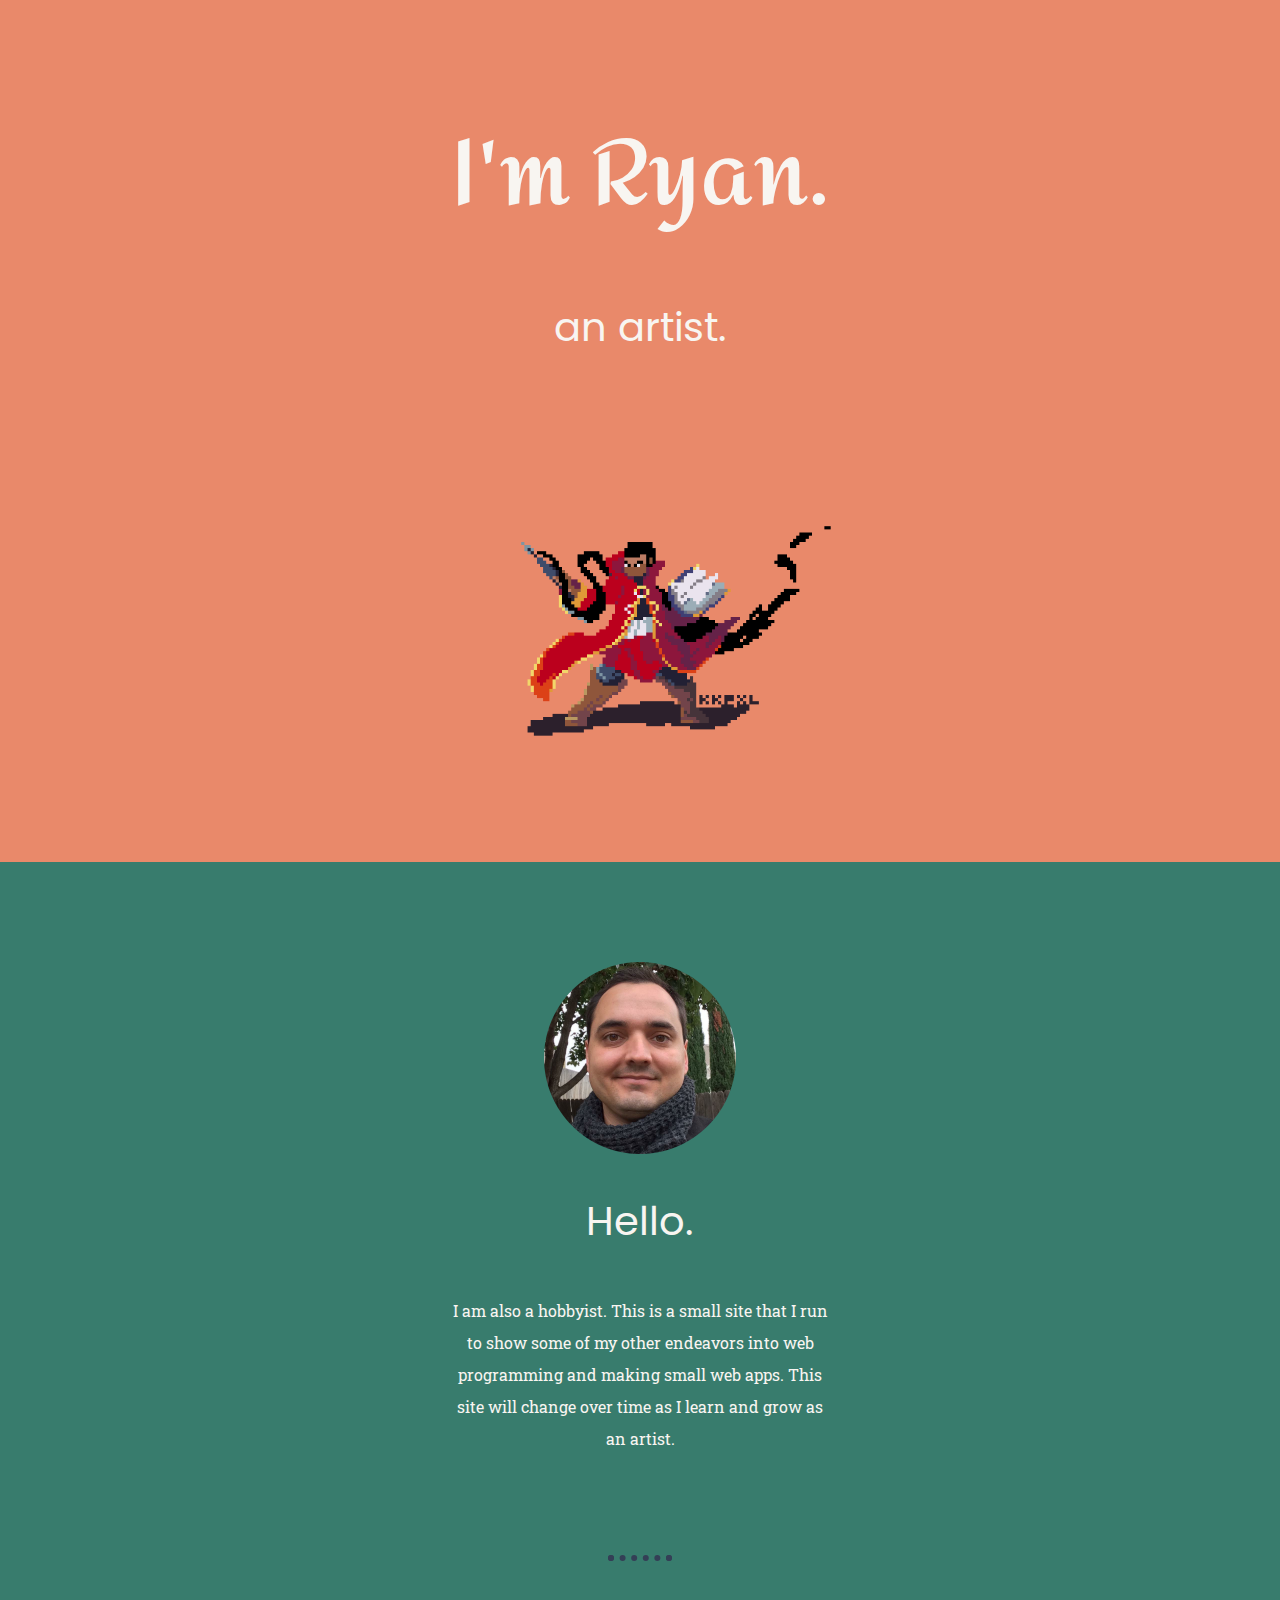
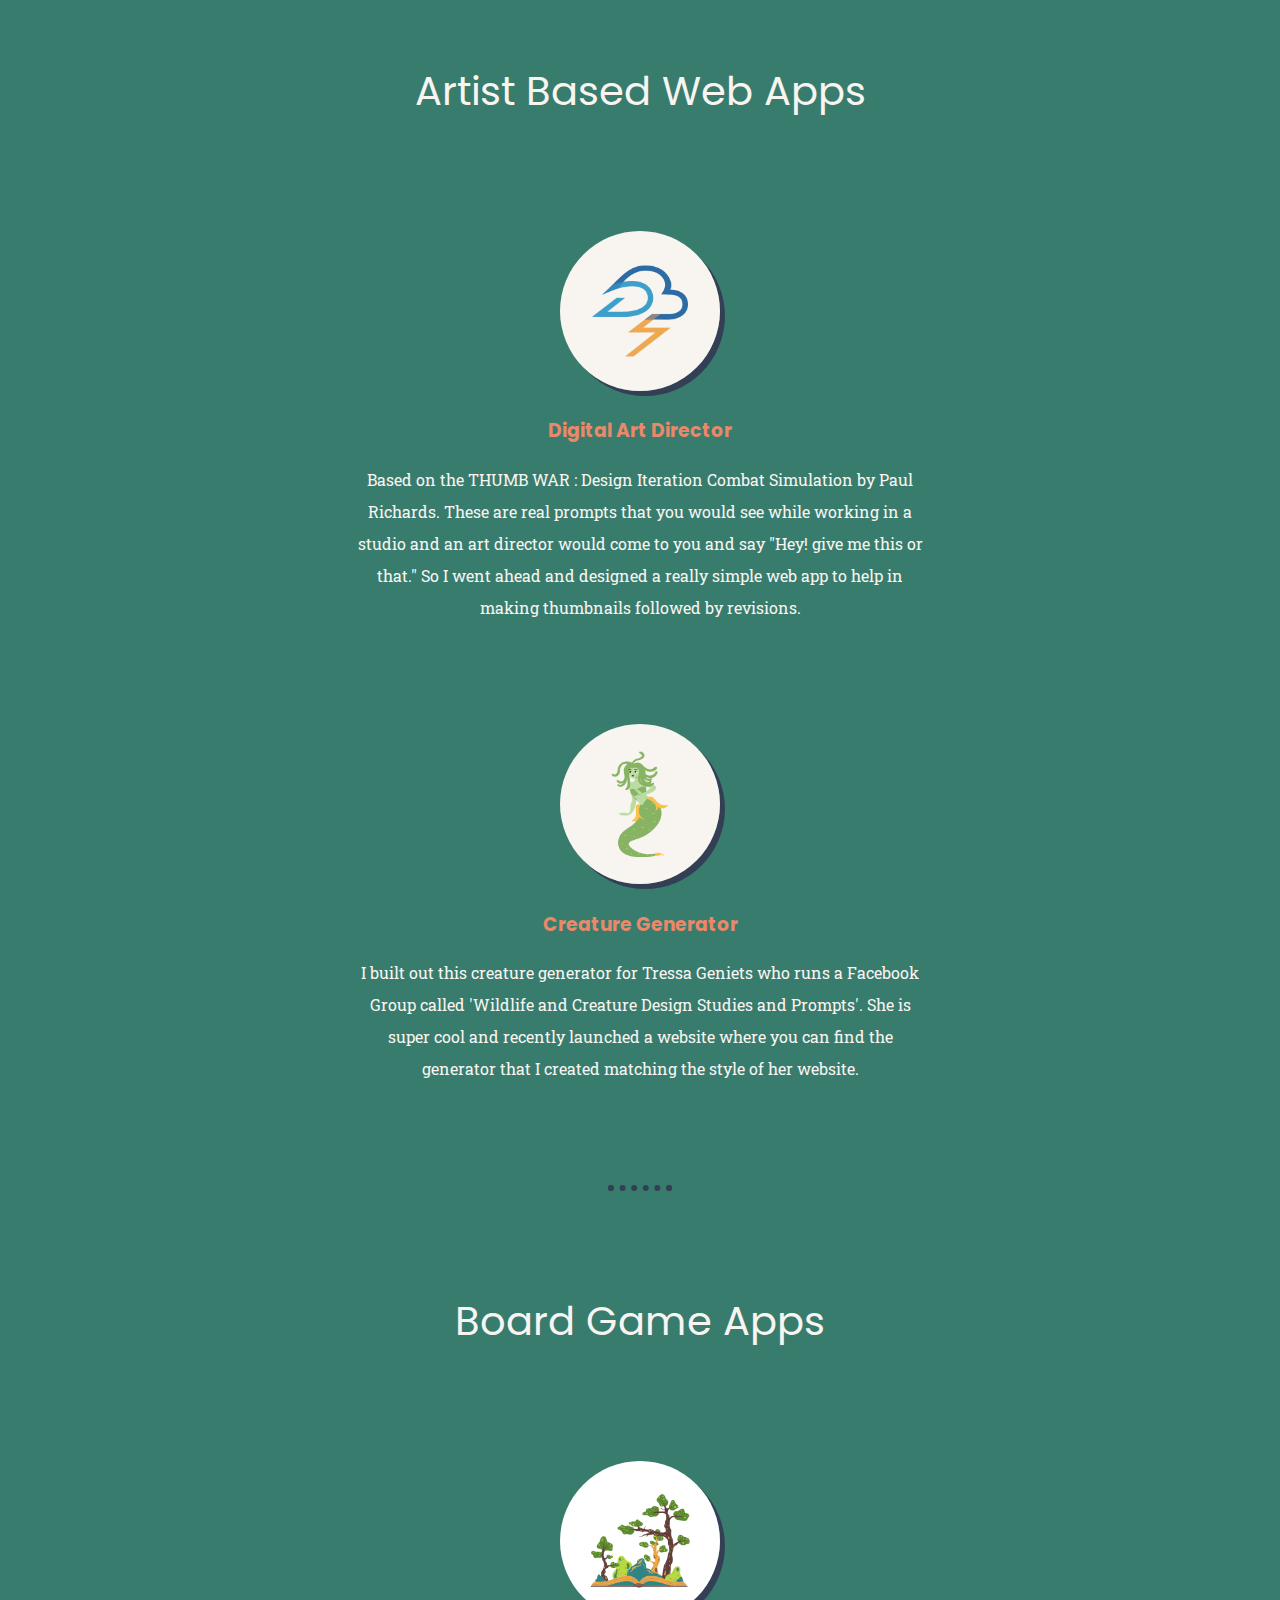
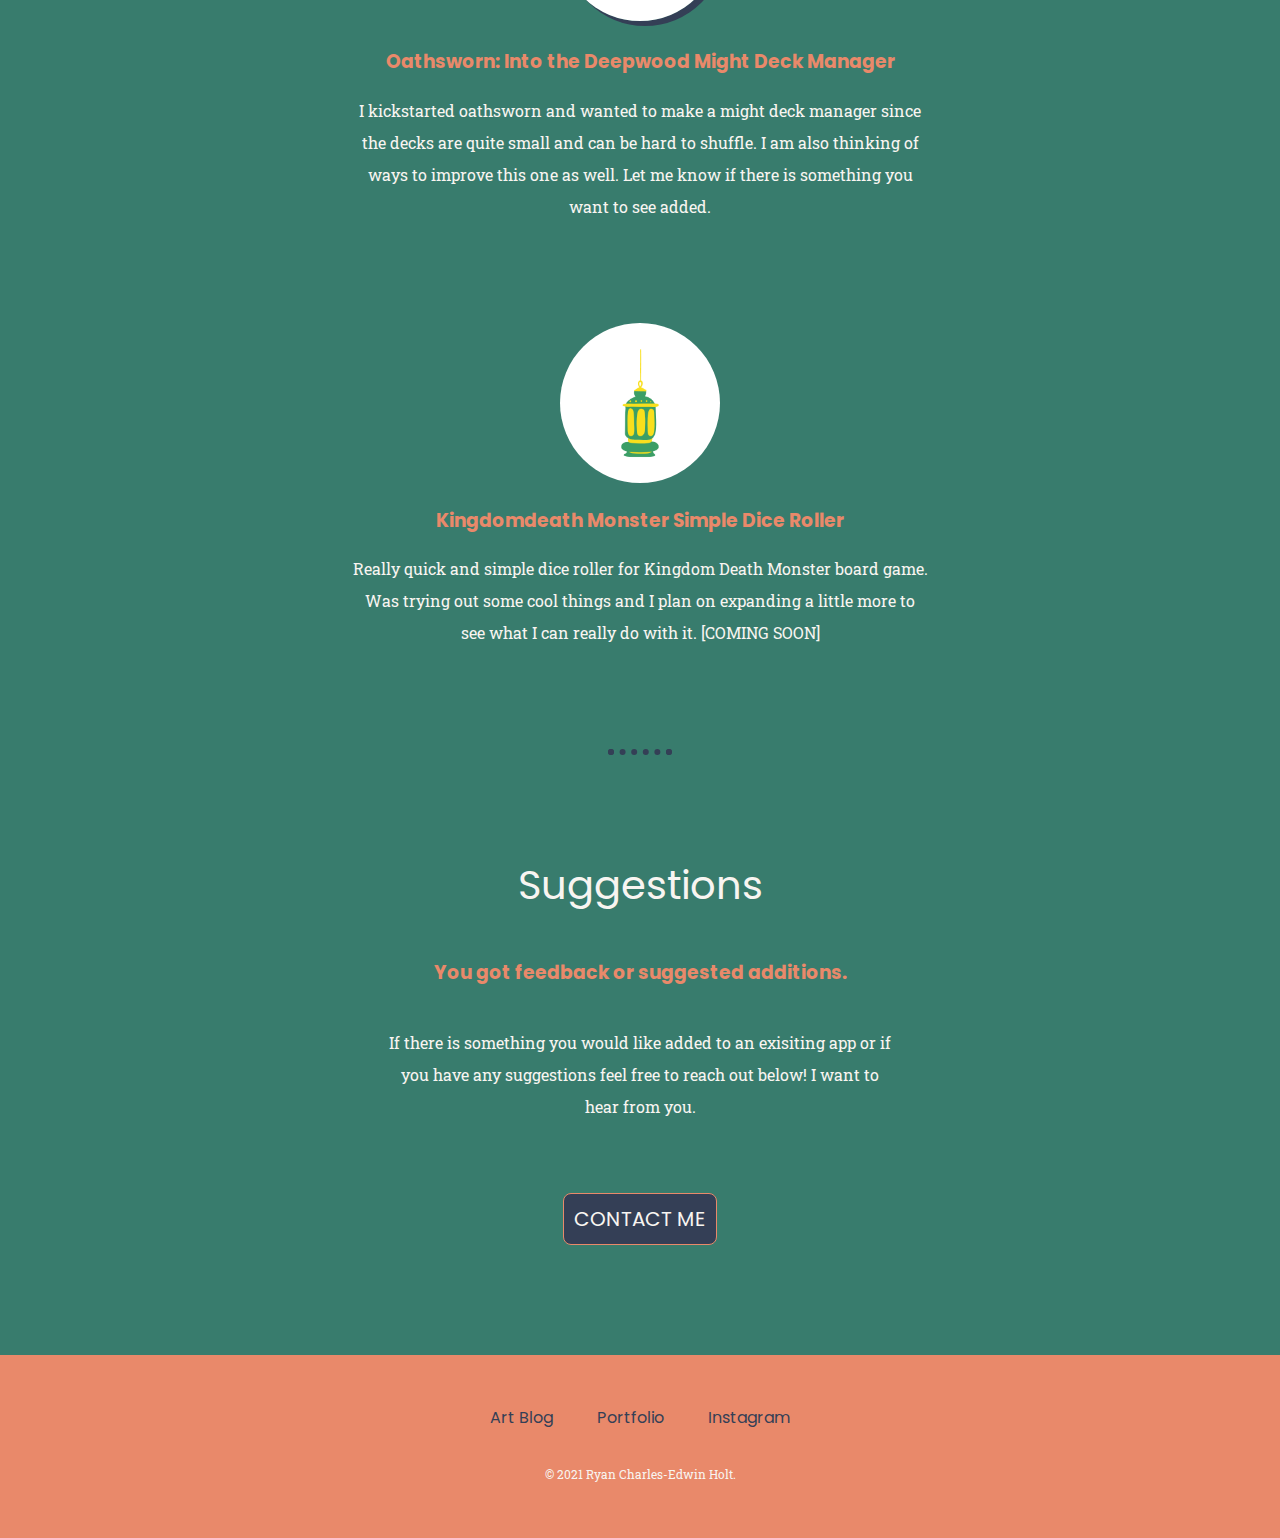
==== index.html @ 9a5466eb "Made more mobile friendly" ====
<!DOCTYPE html>
<html lang="en" dir="ltr">

<head>
  <meta charset="utf-8">
  <link rel="stylesheet" href="css/styles.css">
  <meta name="viewport" content="width=device-width">
  <link rel="icon" href="favicon.ico">
  <link rel="preconnect" href="https://fonts.gstatic.com"> 
  <link href="https://fonts.googleapis.com/css2?family=Amita&family=Poppins&family=Roboto+Slab&display=swap" rel="stylesheet">
  <title>Artist Protal</title>
</head>

<body>
  <div class="top-container">
    <h1>I'm Ryan.</h1>
    <h2>an artist.</h2>
    <img class="pixel" src="images/pixelryan.png" alt="pixel Ryan" width="400px" height="400px">
  </div>
  <div class="middle-container">
    <div class="profile">
      <img class="intro-picture" src="images/ryan.png" alt="picture of Ryan">
      <h2>Hello.</h2>
      <p class="intro">I am also a hobbyist. This is a small site that I run to show some of my other endeavors into web programming and making small web apps. This site will change over time as I learn and grow as an artist.</p>
    </div>
    <hr>
    
    <div class="artist-apps">
      <h2>Artist Based Web Apps</h2>
      <div class="skill-row">
        <a href="art_director.html">
        <img class="director-img" src="images/art_director.png" alt="image of the art director web app">
        </a>
        <h3>Digital Art Director</h3>
        <p>Based on the THUMB WAR : Design Iteration Combat Simulation by Paul Richards. These are real prompts that you would see while working in a studio and an art director would come to you and say "Hey! give me this or that." So I went ahead and designed a really simple web app to help in making thumbnails followed by revisions.</p>
      </div>
      <div class="skill-row">
        <a href="https://www.lifetolegend.com/creature-designer/">
        <img class="creature-img" src="images/creature-design.png" alt="image of creature generator">
        </a>
        <h3>Creature Generator</h3>
        <p>I built out this creature generator for Tressa Geniets who runs a Facebook Group called 'Wildlife and Creature Design Studies and Prompts'. She is super cool and recently launched a website where you can find the generator that I created matching the style of her website.</p>
      </div>
    </div>
    <hr>
    
    <div class="board-games">
      <h2>Board Game Apps</h2>
      <div class="skill-row">
        <a href="oathsworn.html">
        <img class="oathsworn-img" src="images/oath-img.png" alt="image of the oathsworn might deck">
        </a>
        <h3>Oathsworn: Into the Deepwood Might Deck Manager</h3>
        <p>I kickstarted oathsworn and wanted to make a might deck manager since the decks are quite small and can be hard to shuffle. I am also thinking of ways to improve this one as well. Let me know if there is something you want to see added.</p>
      </div>
      <div class="skill-row">
        <img class="lantern-img" src="images/lantern_img.png" alt="image of the kingdom death monster app">
        <h3>Kingdomdeath Monster Simple Dice Roller</h3>
        <p>Really quick and simple dice roller for Kingdom Death Monster board game. Was trying out some cool things and I plan on expanding a little more to see what I can really do with it. [COMING SOON]</p>
      </div>
    </div>
    <hr>
    
    <div class="Suggestions">
      <h2>Suggestions</h2>
      <h3>You got feedback or suggested additions.</h3>
        <p class="contact-message">If there is something you would like added to an exisiting app or if you have any suggestions feel free to reach out below! I want to hear from you.</p>
        <a class="btn" href="https://forms.gle/7JCUopHXbv35h4ZEA">CONTACT ME</a>
    </div>
  </div>
  
  
  <div class="bottom-container">
    
    <a class="footer-link" href="https://www.artstation.com/mileagematters/blog">Art Blog</a>
    <a class="footer-link" href="https://www.mileagematters.org/">Portfolio</a>
    <a class="footer-link" href="https://www.instagram.com/mileagematters/">Instagram</a>
    <p class="copyright">© 2021 Ryan Charles-Edwin Holt.</p>
  </div>

</body>

</html>
---- css/styles.css ----
body {
  background-color: #387c6d;
  margin: 0;
  text-align: center;
  font-family: 'Roboto Slab', serif;
  color: #f8f5f1;
}

h1 {
  margin: 50px auto 0 auto;
  font-family: 'Amita', cursive;
  font-size: 5.625rem;
  color: #f8f5f1;
}

h2 {
  font-family: 'Poppins', sans-serif;
  font-size: 2.5em; 
  color: #f8f5f1;
  font-weight: normal;
  padding-bottom: 10px;
}

h3 {
  font-family: 'Poppins', sans-serif;
  color: #e9896a;
}

p {
  line-height: 2;
  padding: 0 5%;
}

hr {
  border: dotted #343f56 6px;
  border-bottom: none;
  width: 4%;
  margin: 100px auto;
}

.intro {
  width: 30%;
  margin: auto;
}

.contact-message {
  width: 40%;
  margin: 40px auto 60px;
}

.top-container {
  background-color: #e9896a;
  padding: 3%;
}

a {
  color: #343f56;
  font-family: 'Poppins', sans-serif;
  margin: 10px 20px;
  text-decoration: none;
}

a:hover {
  color:#f8f5f1;
}

.middle-container {
  margin: 100px 0;
}

.pixel {
  padding: 20px 0 0 0;
}

.bottom-container {
  background-color: #e9896a;
  padding: 50px 0 20px;
}

.skill-row {
  width: 50%;
  margin: 100px auto;
  
}

.director-img {
  width: 25%;
  border-radius: 50%;
  box-shadow: #343f56 5px 5px;
}

.director-img:hover {
  opacity: 75%;
}

.creature-img {
  width: 25%;
  border-radius: 50%;
  box-shadow: #343f56 5px 5px;
}

.creature-img:hover {
  opacity: 75%;
}

.oathsworn-img {
  width: 25%;
  border-radius: 50%;
  box-shadow: #343f56 5px 5px;
}

.oathsworn-img:hover {
  opacity: 75%;
}

.lantern-img {
  width: 25%;
  border-radius: 50%;
}

.intro-picture {
  margin: auto;
  width: 15%
  
}

.btn {
  -webkit-border-radius: 8px;
  -moz-border-radius: 8px;
  border-radius: 8px;
  color: #F8F5F1;
  font-family: 'Poppins', sans-serif;
  font-size: 20px;
  padding: 10px;
  background-color: #343F56;
  border: solid #E9896a 1px;
  text-decoration: none;
  display: inline-block;
  cursor: pointer;
  text-align: center;
}

.btn:hover {
  background: #E9896A;
  border: solid #343F56 1px;
  -webkit-border-radius: 8px;
  -moz-border-radius: 8px;
  border-radius: 8px;
  text-decoration: none;
}

.copyright {
  color:#f8f5f1;
  font-size: 0.75rem;
  padding: 20px 0;
}
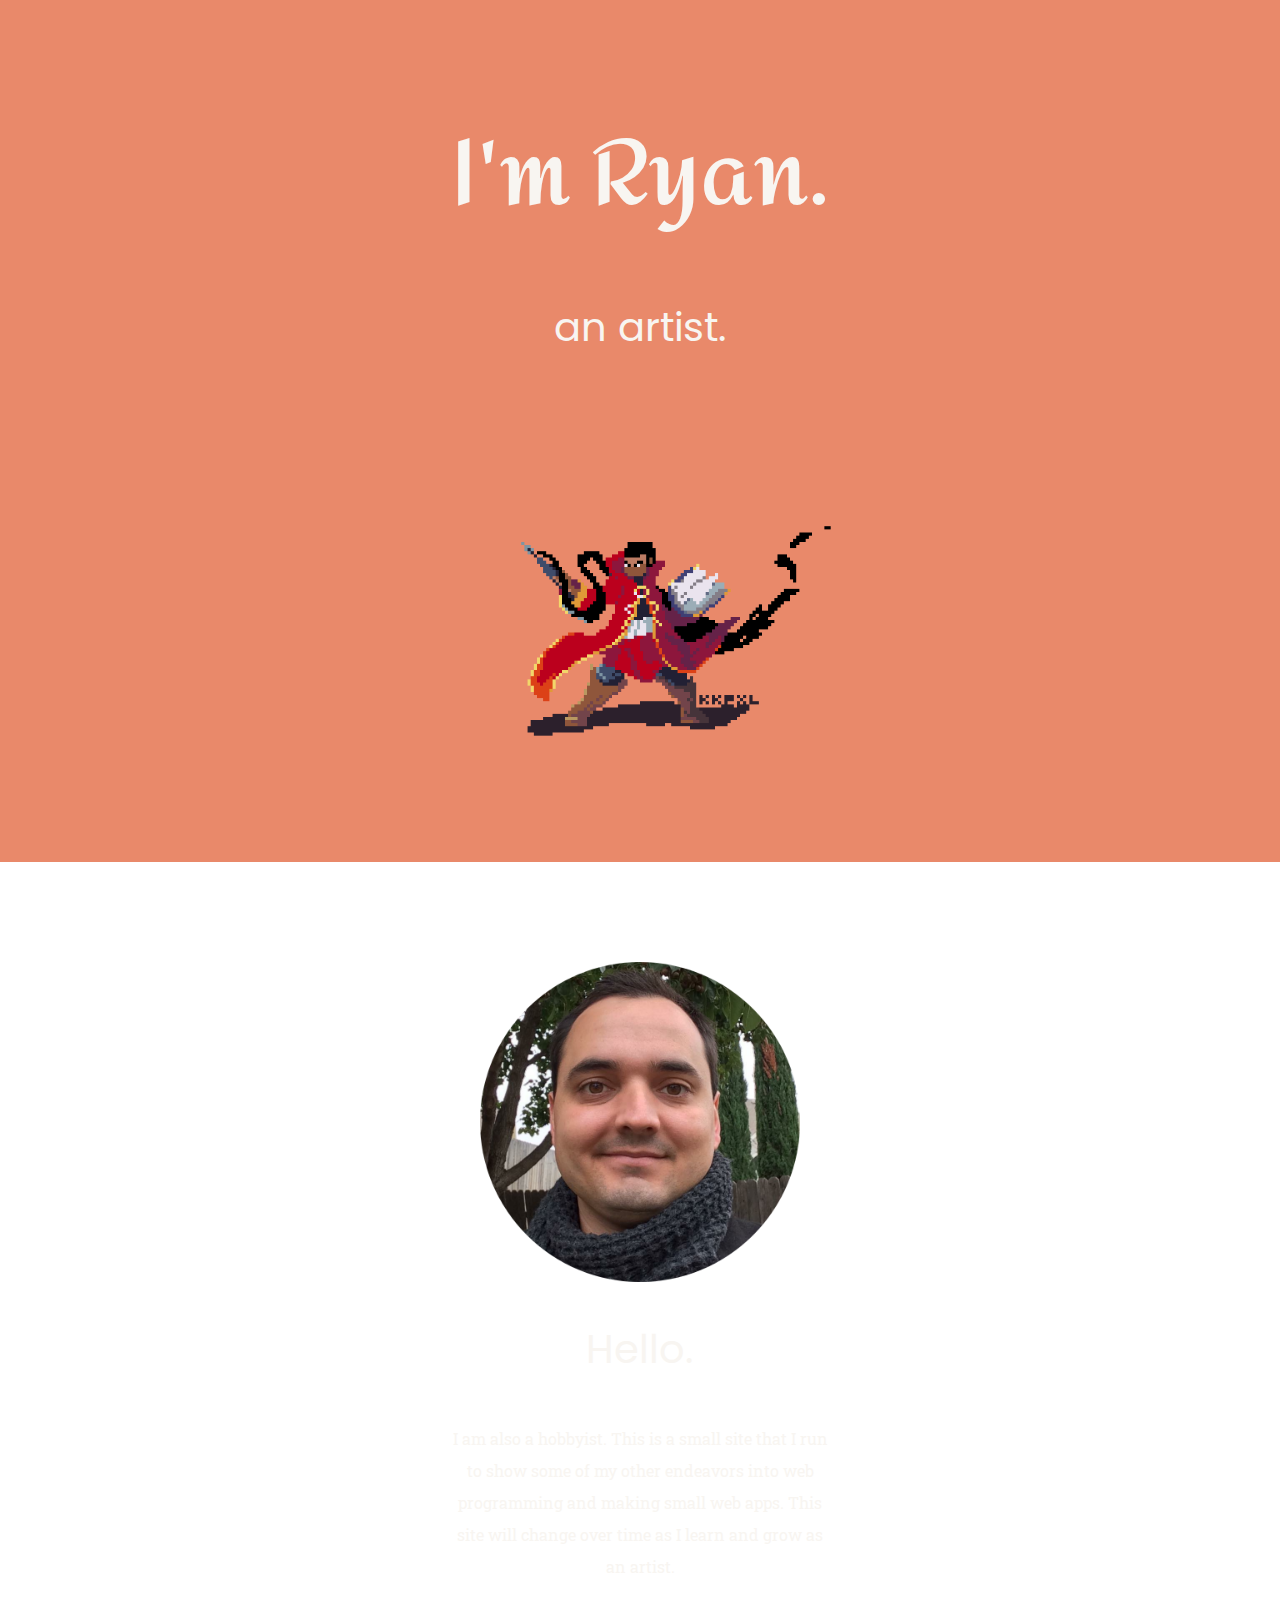
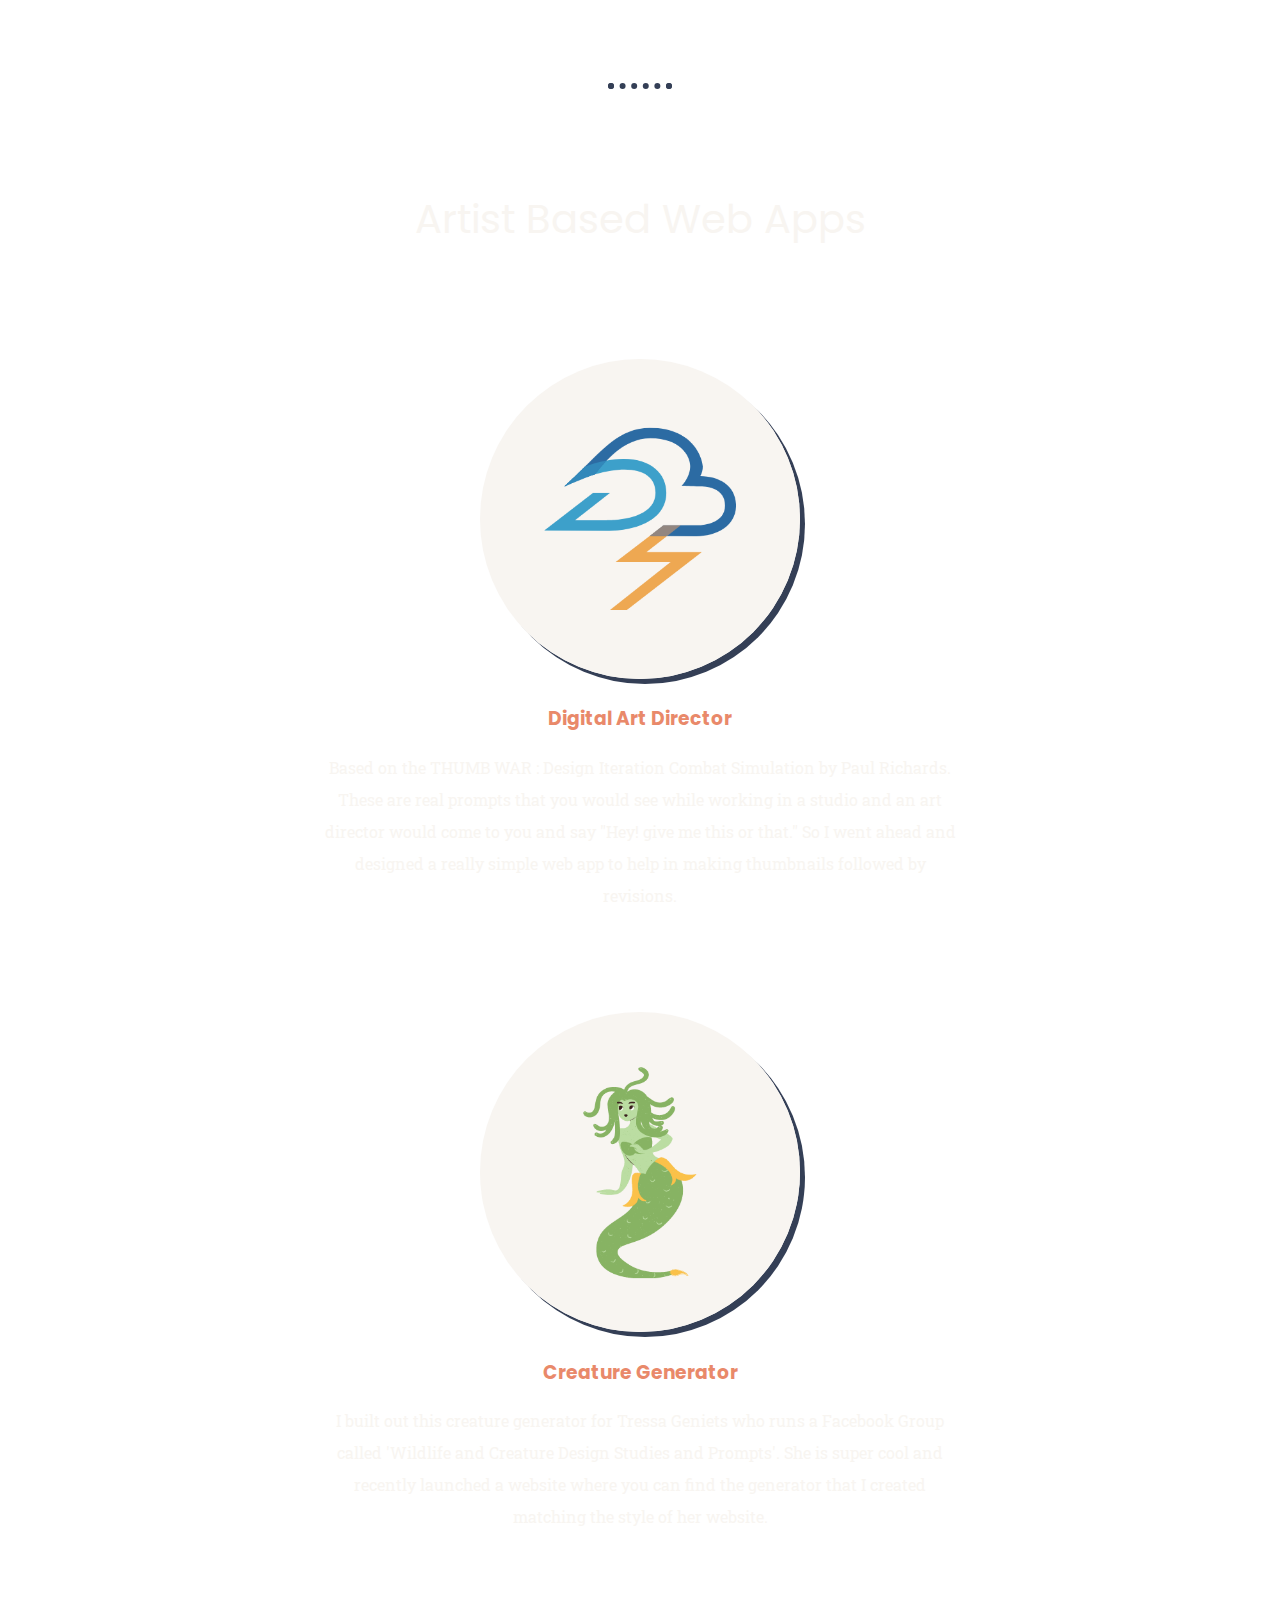
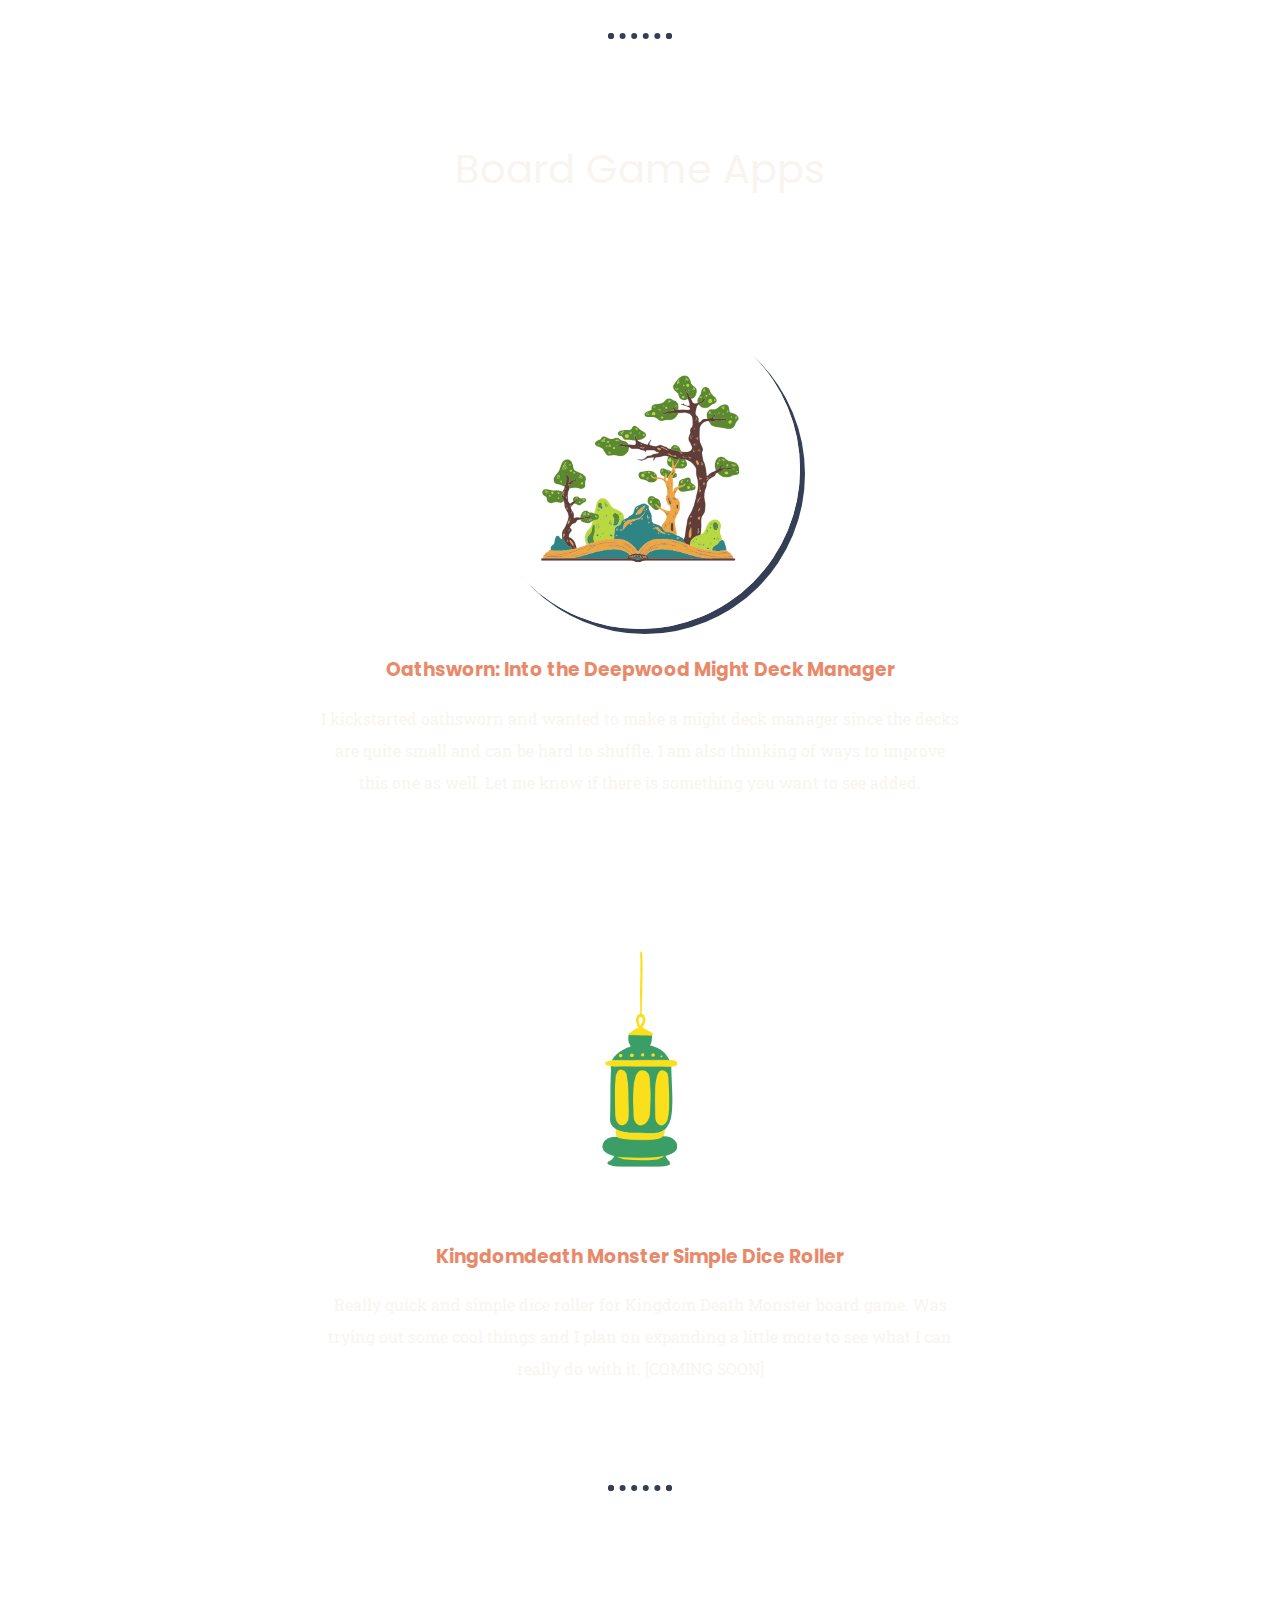
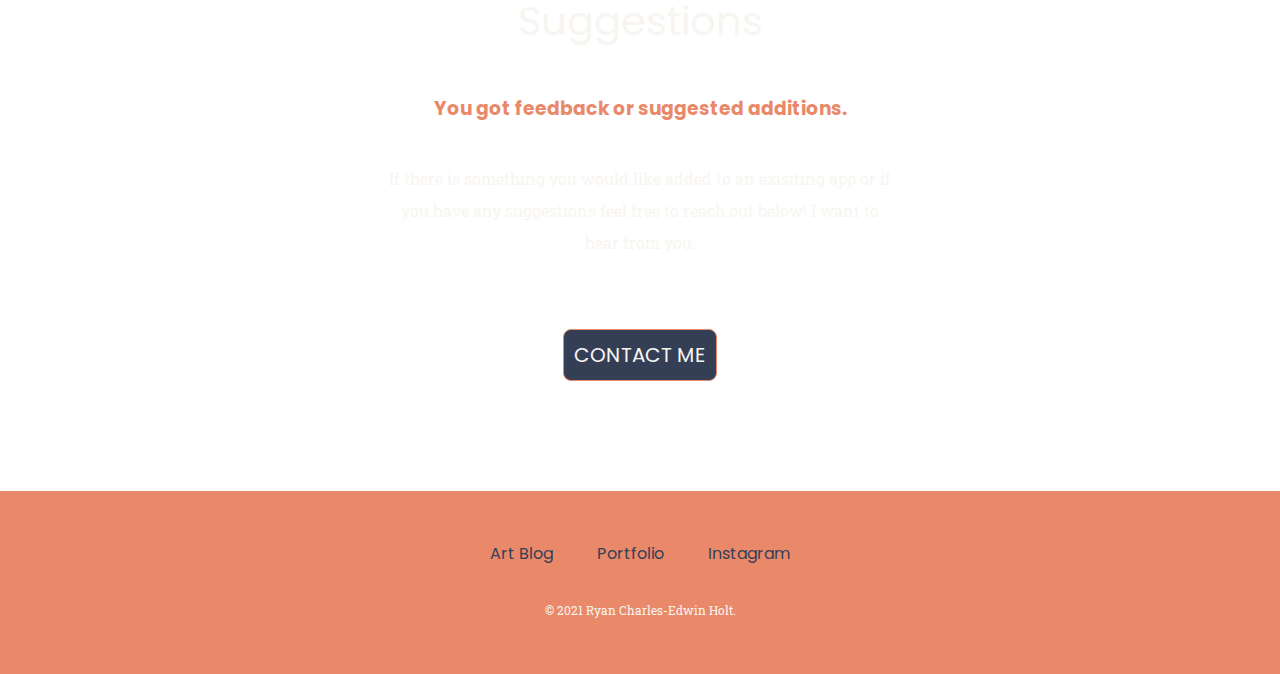
==== commit e539d064: "Testing Fix" ====
--- a/index.html
+++ b/index.html
@@ -17,6 +17,7 @@
     <h2>an artist.</h2>
     <img class="pixel" src="images/pixelryan.png" alt="pixel Ryan" width="400px" height="400px">
   </div>
+  
   <div class="middle-container">
     <div class="profile">
       <img class="intro-picture" src="images/ryan.png" alt="picture of Ryan">
--- a/css/styles.css
+++ b/css/styles.css
@@ -1,5 +1,5 @@
 body {
-  background-color: #387c6d;
+  /*background-color: #387c6d;*/
   margin: 0;
   text-align: center;
   font-family: 'Roboto Slab', serif;
@@ -28,7 +28,6 @@
 
 p {
   line-height: 2;
-  padding: 0 5%;
 }
 
 hr {
@@ -84,7 +83,7 @@
 }
 
 .director-img {
-  width: 25%;
+  width:  50%;
   border-radius: 50%;
   box-shadow: #343f56 5px 5px;
 }
@@ -94,7 +93,7 @@
 }
 
 .creature-img {
-  width: 25%;
+  width: 50%;
   border-radius: 50%;
   box-shadow: #343f56 5px 5px;
 }
@@ -104,7 +103,7 @@
 }
 
 .oathsworn-img {
-  width: 25%;
+  width:  50%;
   border-radius: 50%;
   box-shadow: #343f56 5px 5px;
 }
@@ -114,14 +113,13 @@
 }
 
 .lantern-img {
-  width: 25%;
+  width:  50%;
   border-radius: 50%;
 }
 
 .intro-picture {
   margin: auto;
-  width: 15%
-  
+  width: 25%;
 }
 
 .btn {
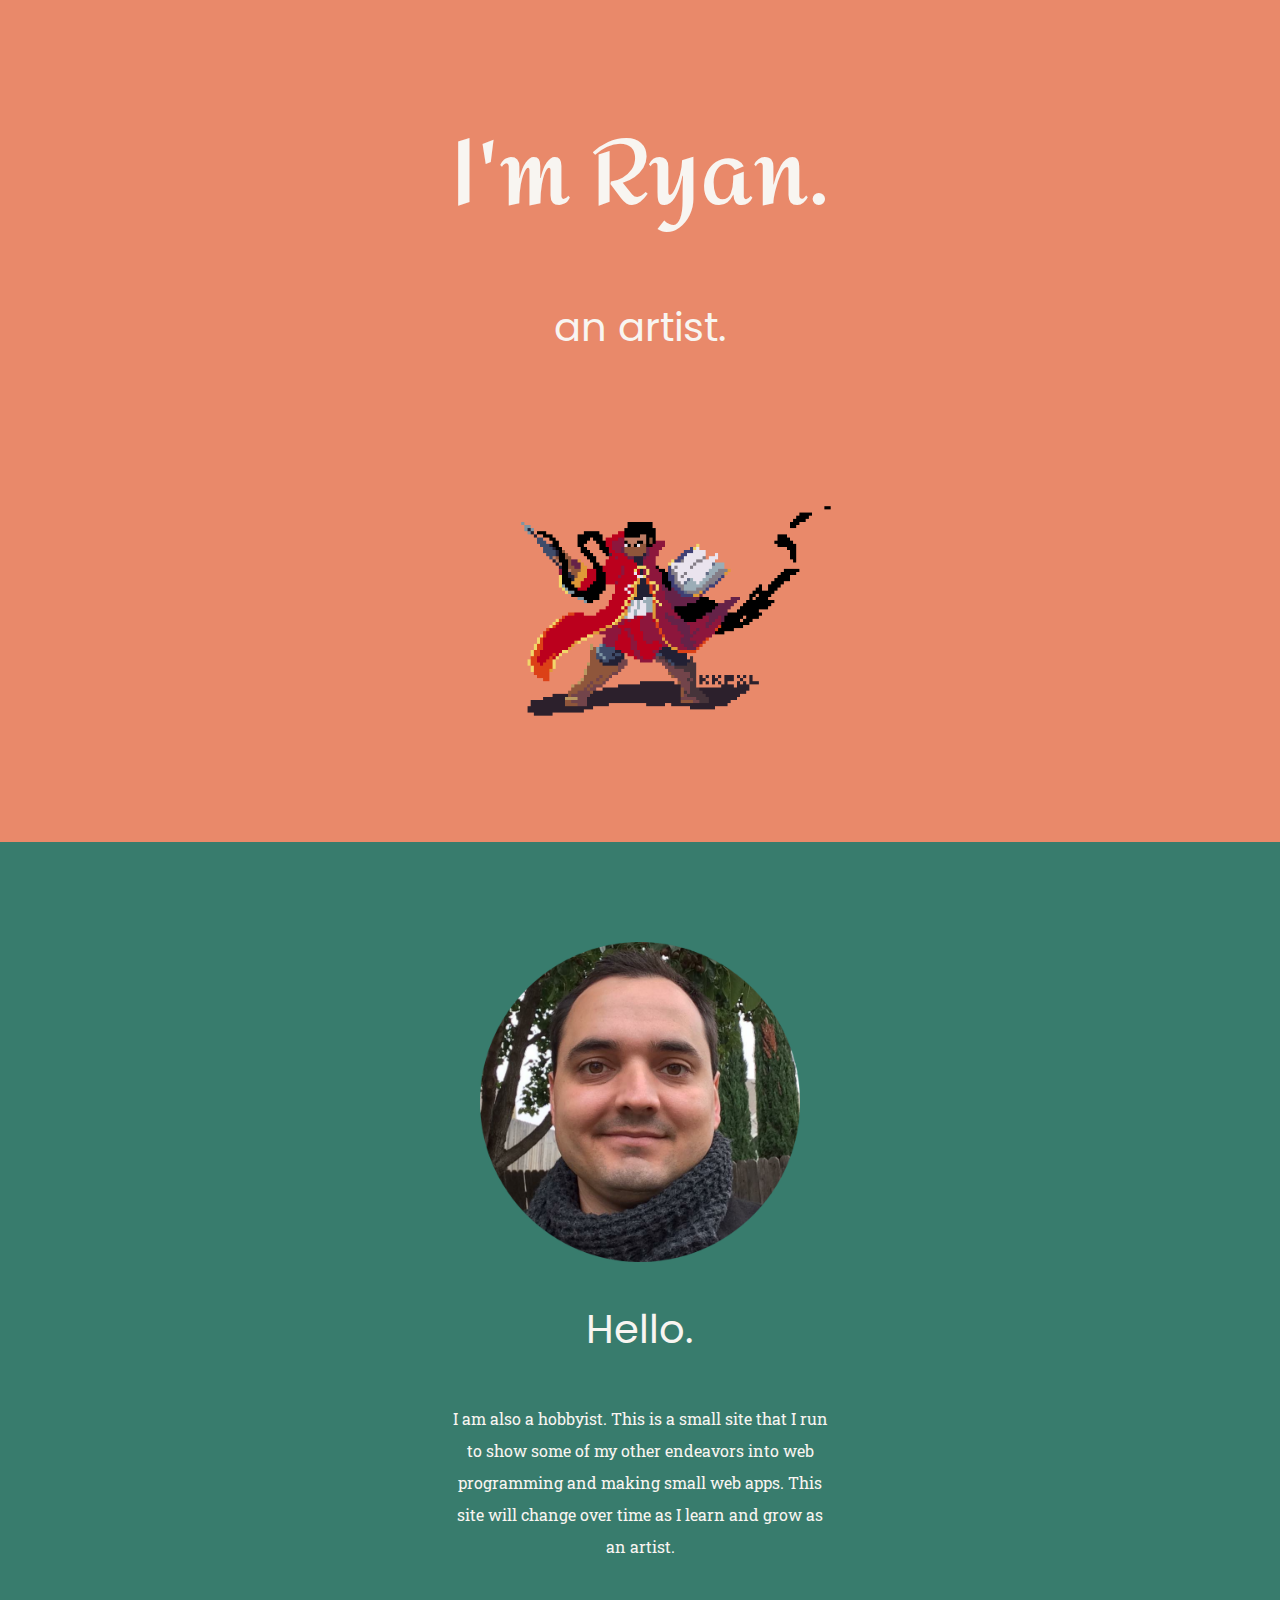
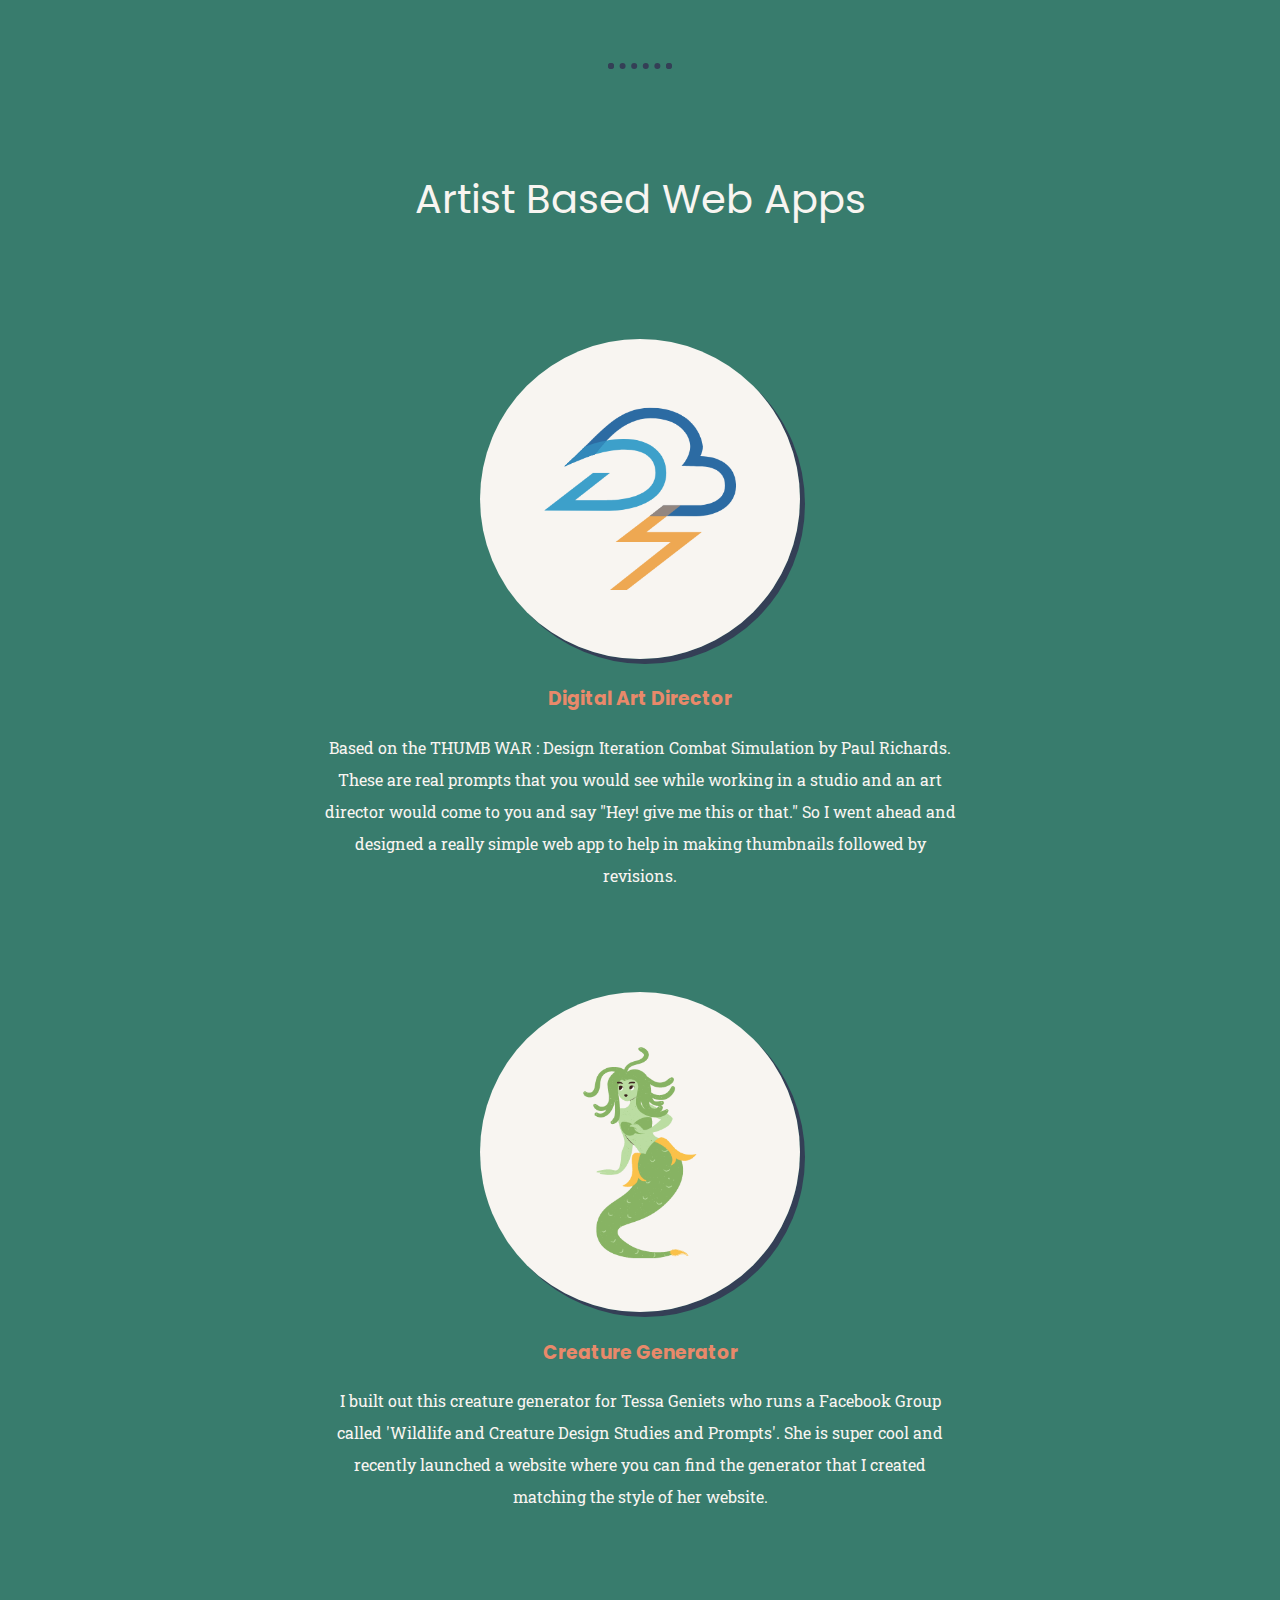
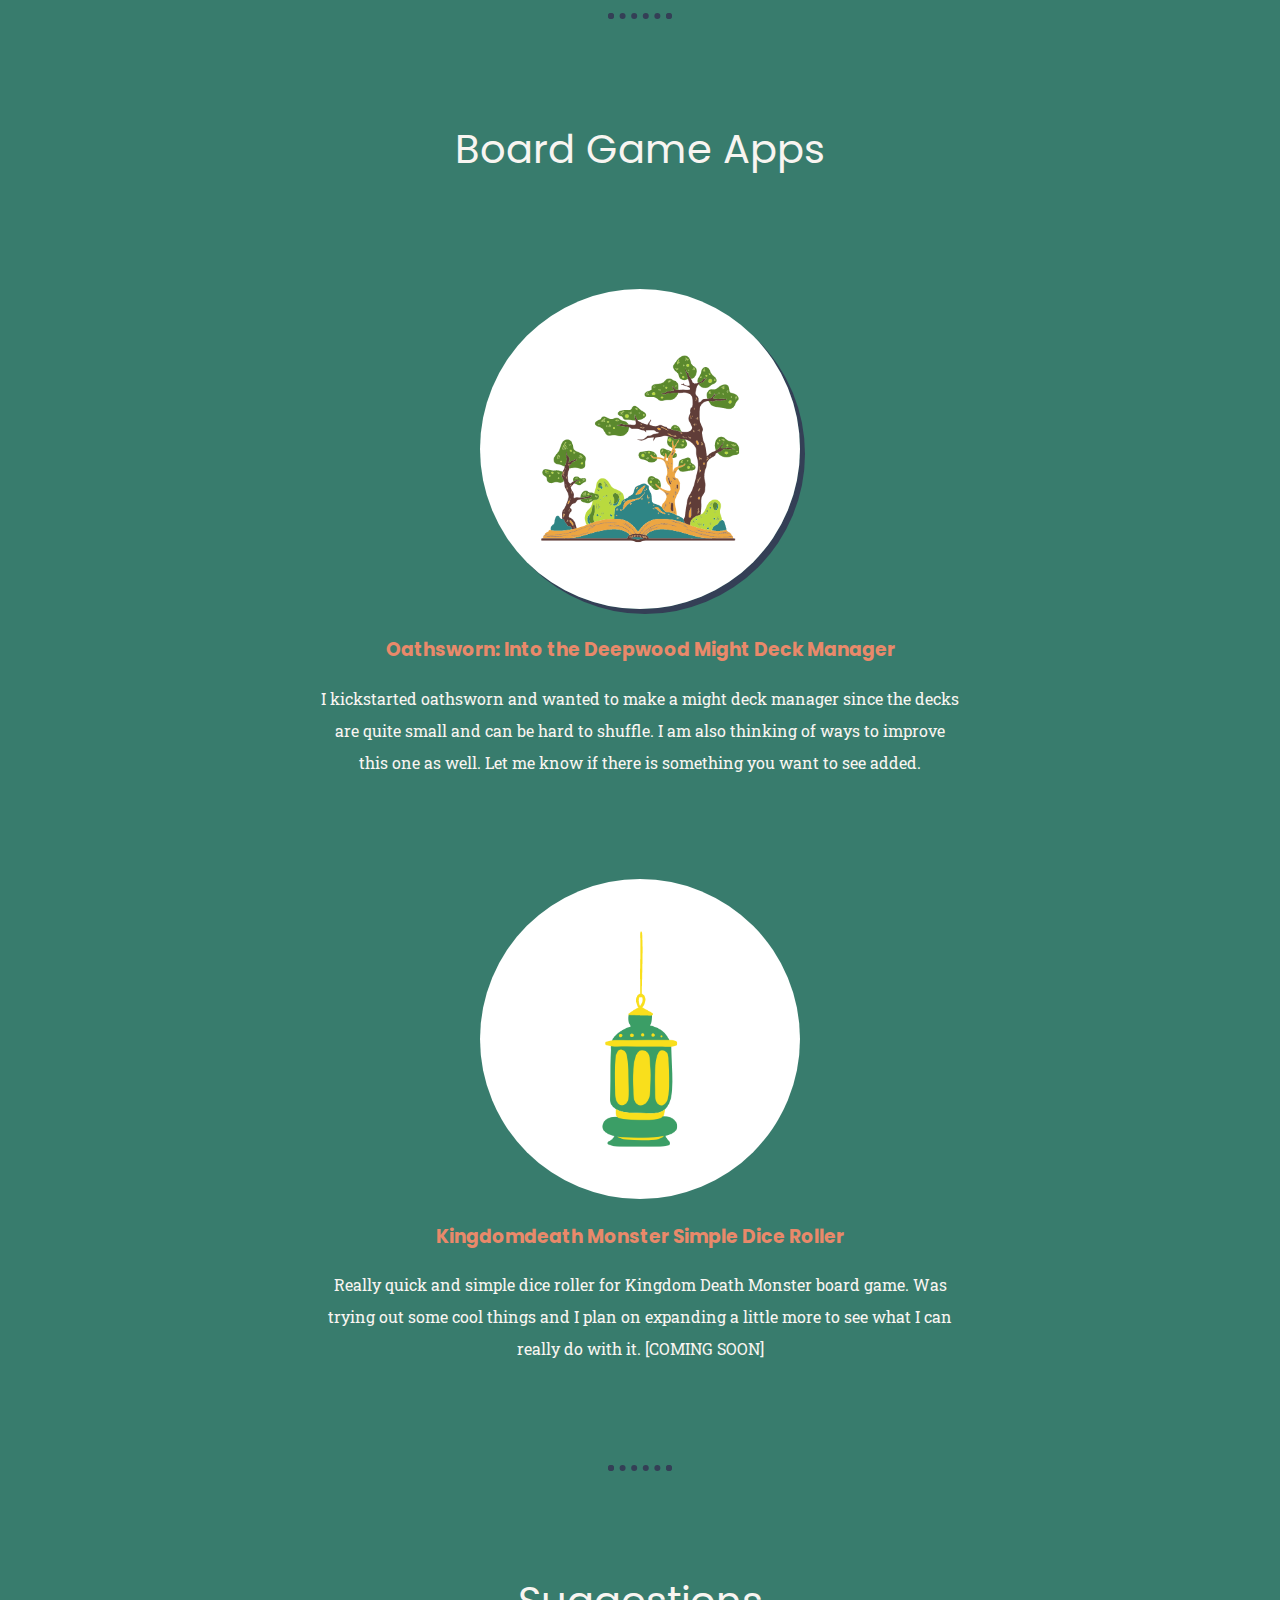
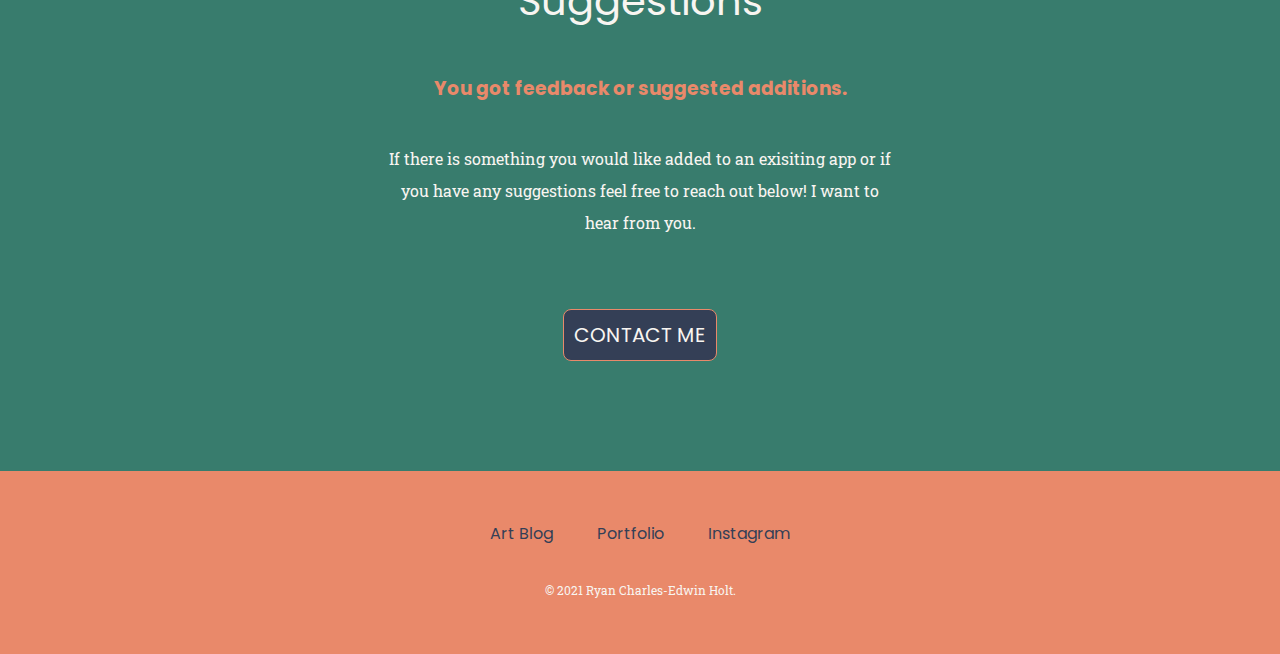
==== commit 4fc853e2: "Fixing image and text" ====
--- a/index.html
+++ b/index.html
@@ -40,7 +40,7 @@
         <img class="creature-img" src="images/creature-design.png" alt="image of creature generator">
         </a>
         <h3>Creature Generator</h3>
-        <p>I built out this creature generator for Tressa Geniets who runs a Facebook Group called 'Wildlife and Creature Design Studies and Prompts'. She is super cool and recently launched a website where you can find the generator that I created matching the style of her website.</p>
+        <p>I built out this creature generator for Tessa Geniets who runs a Facebook Group called 'Wildlife and Creature Design Studies and Prompts'. She is super cool and recently launched a website where you can find the generator that I created matching the style of her website.</p>
       </div>
     </div>
     <hr>
--- a/css/styles.css
+++ b/css/styles.css
@@ -1,9 +1,14 @@
+html {
+  overflow-x: hidden;
+}
+
 body {
-  /*background-color: #387c6d;*/
+  background-color: #387c6d;
   margin: 0;
   text-align: center;
   font-family: 'Roboto Slab', serif;
   color: #f8f5f1;
+  overflow-x: hidden;
 }
 
 h1 {
@@ -65,10 +70,6 @@
 
 .middle-container {
   margin: 100px 0;
-}
-
-.pixel {
-  padding: 20px 0 0 0;
 }
 
 .bottom-container {
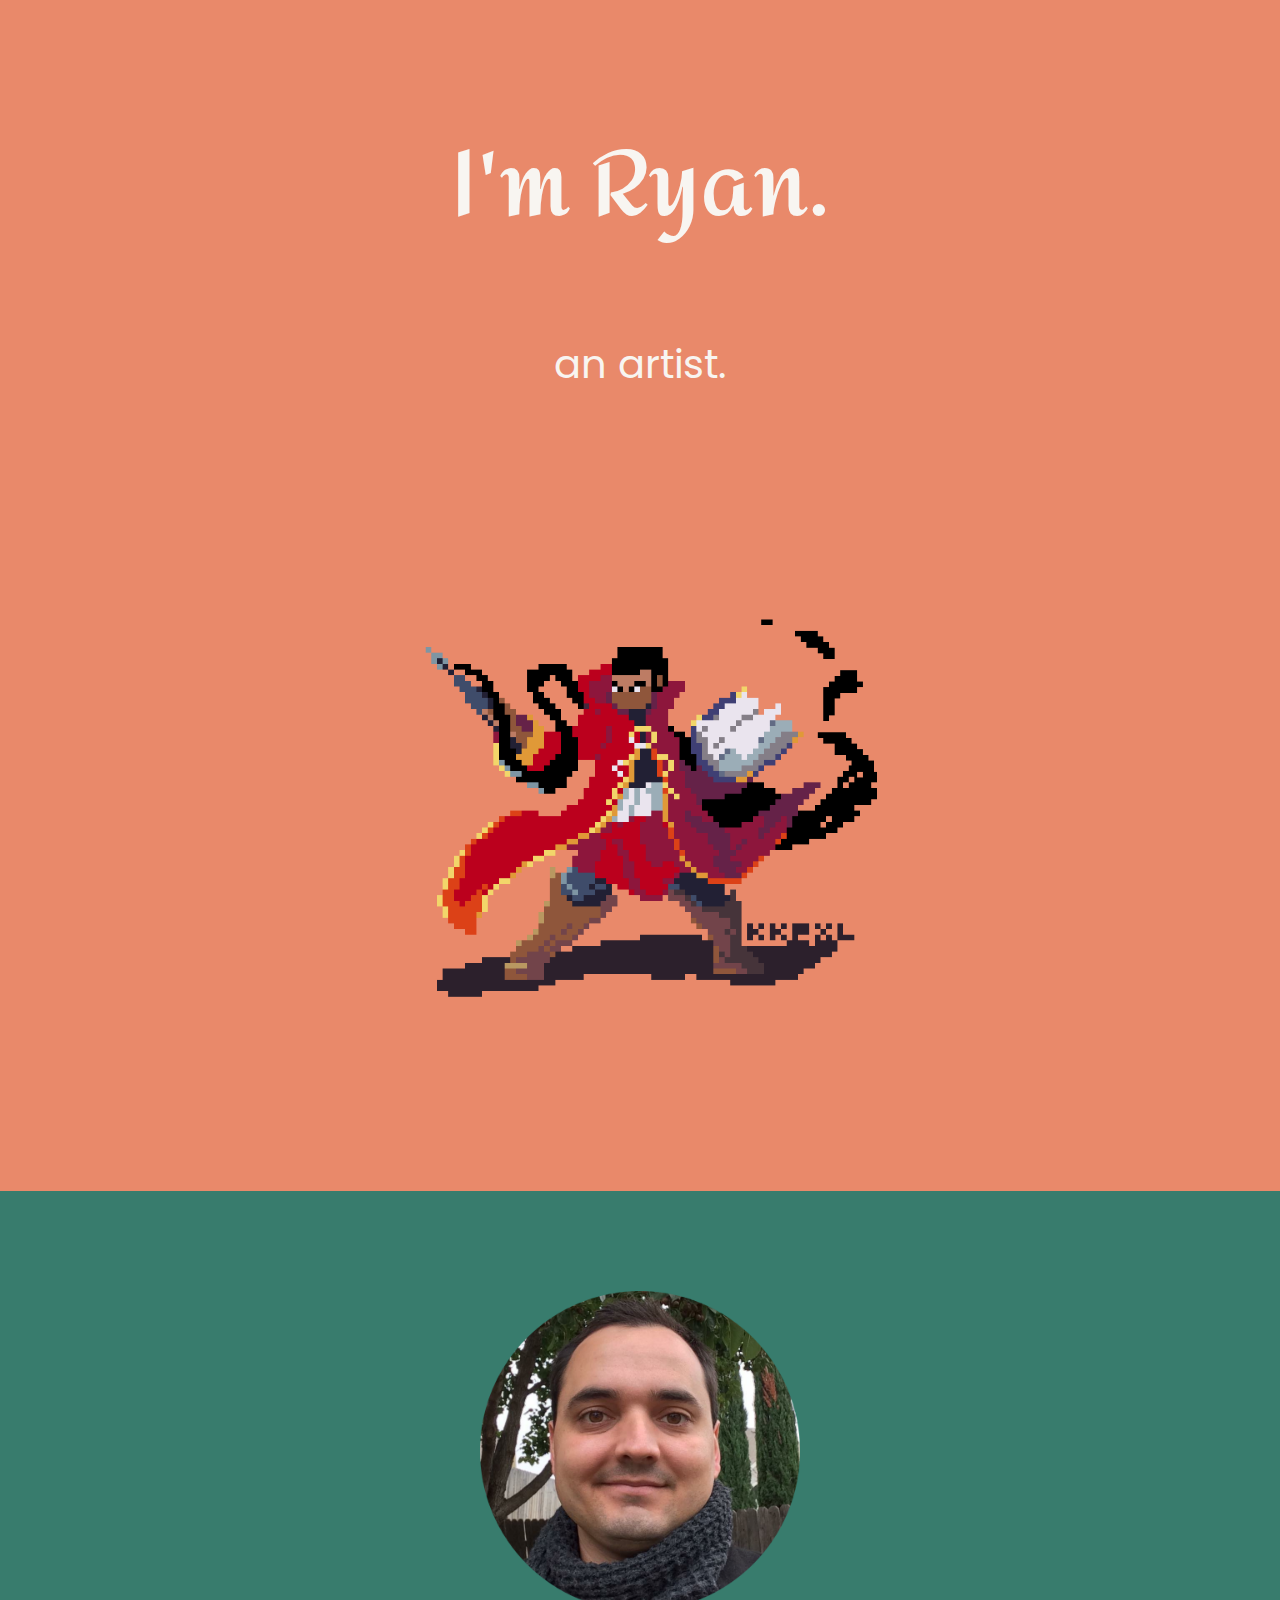
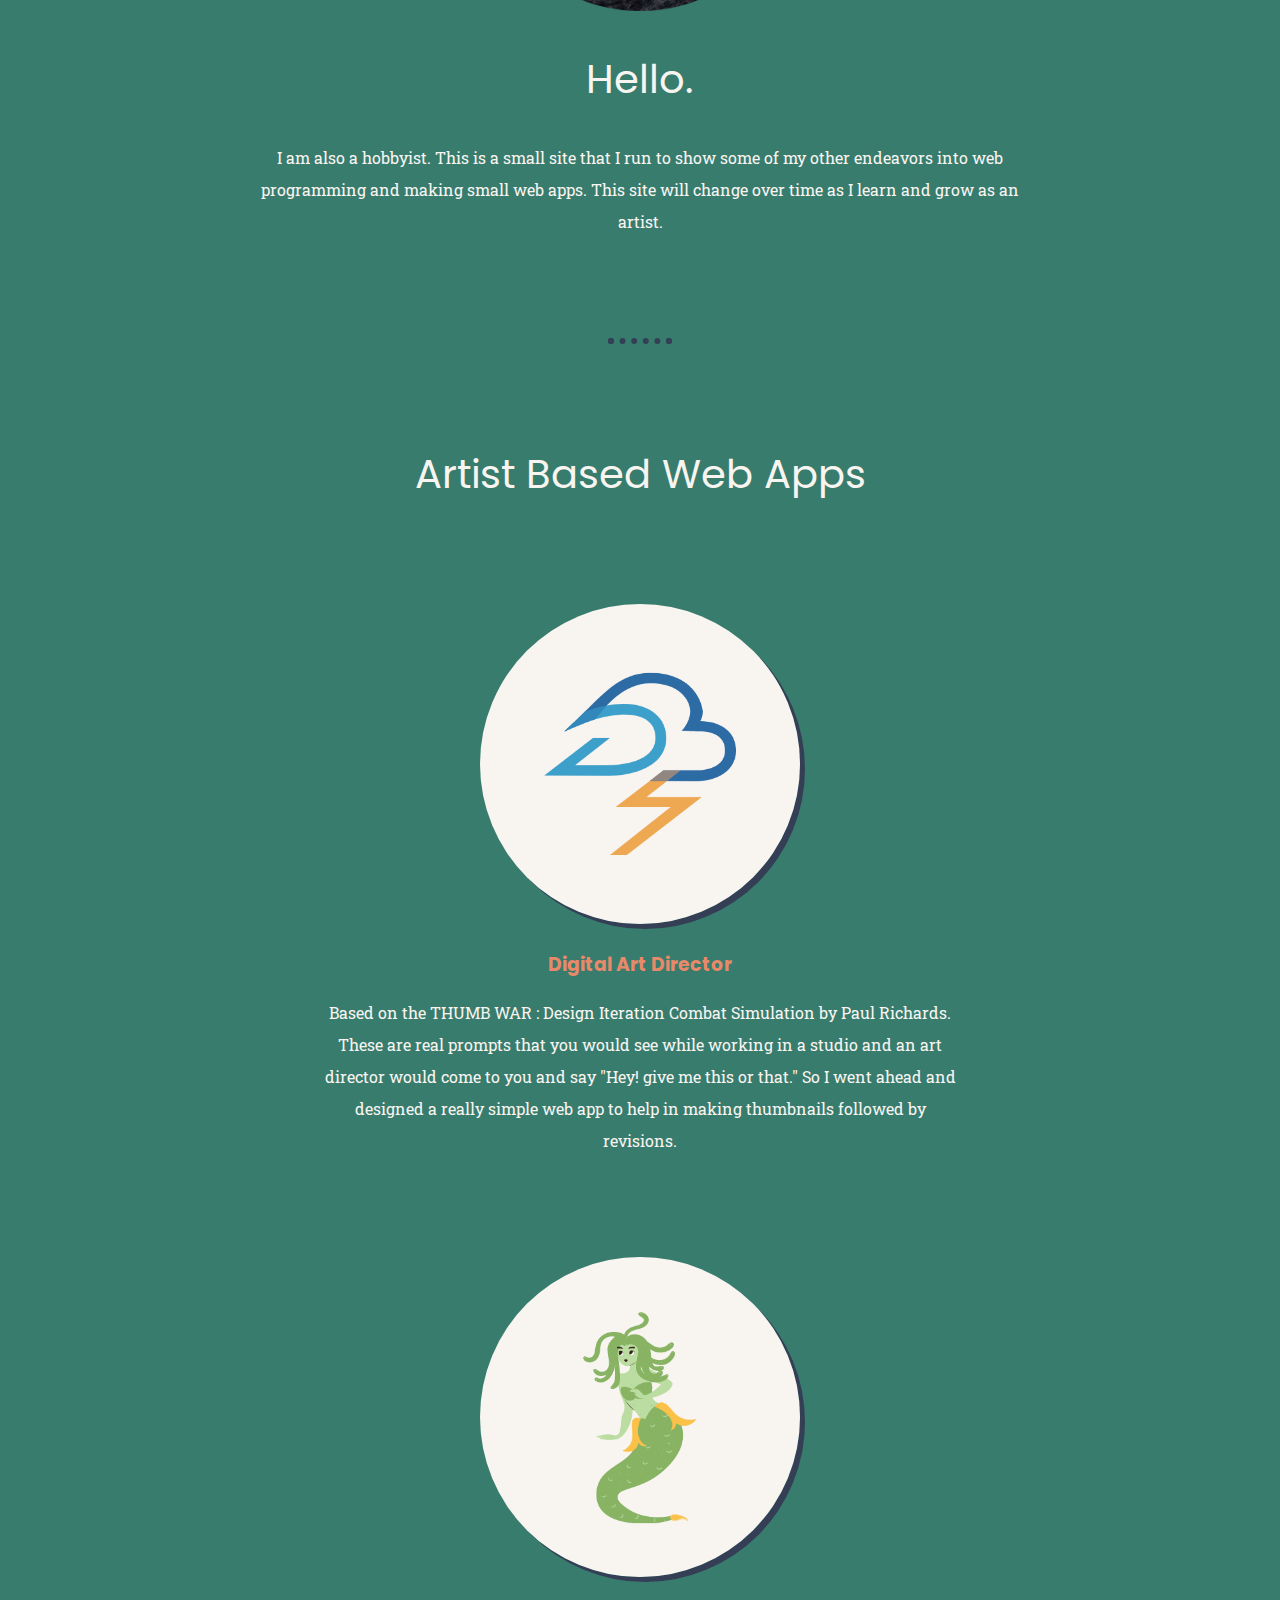
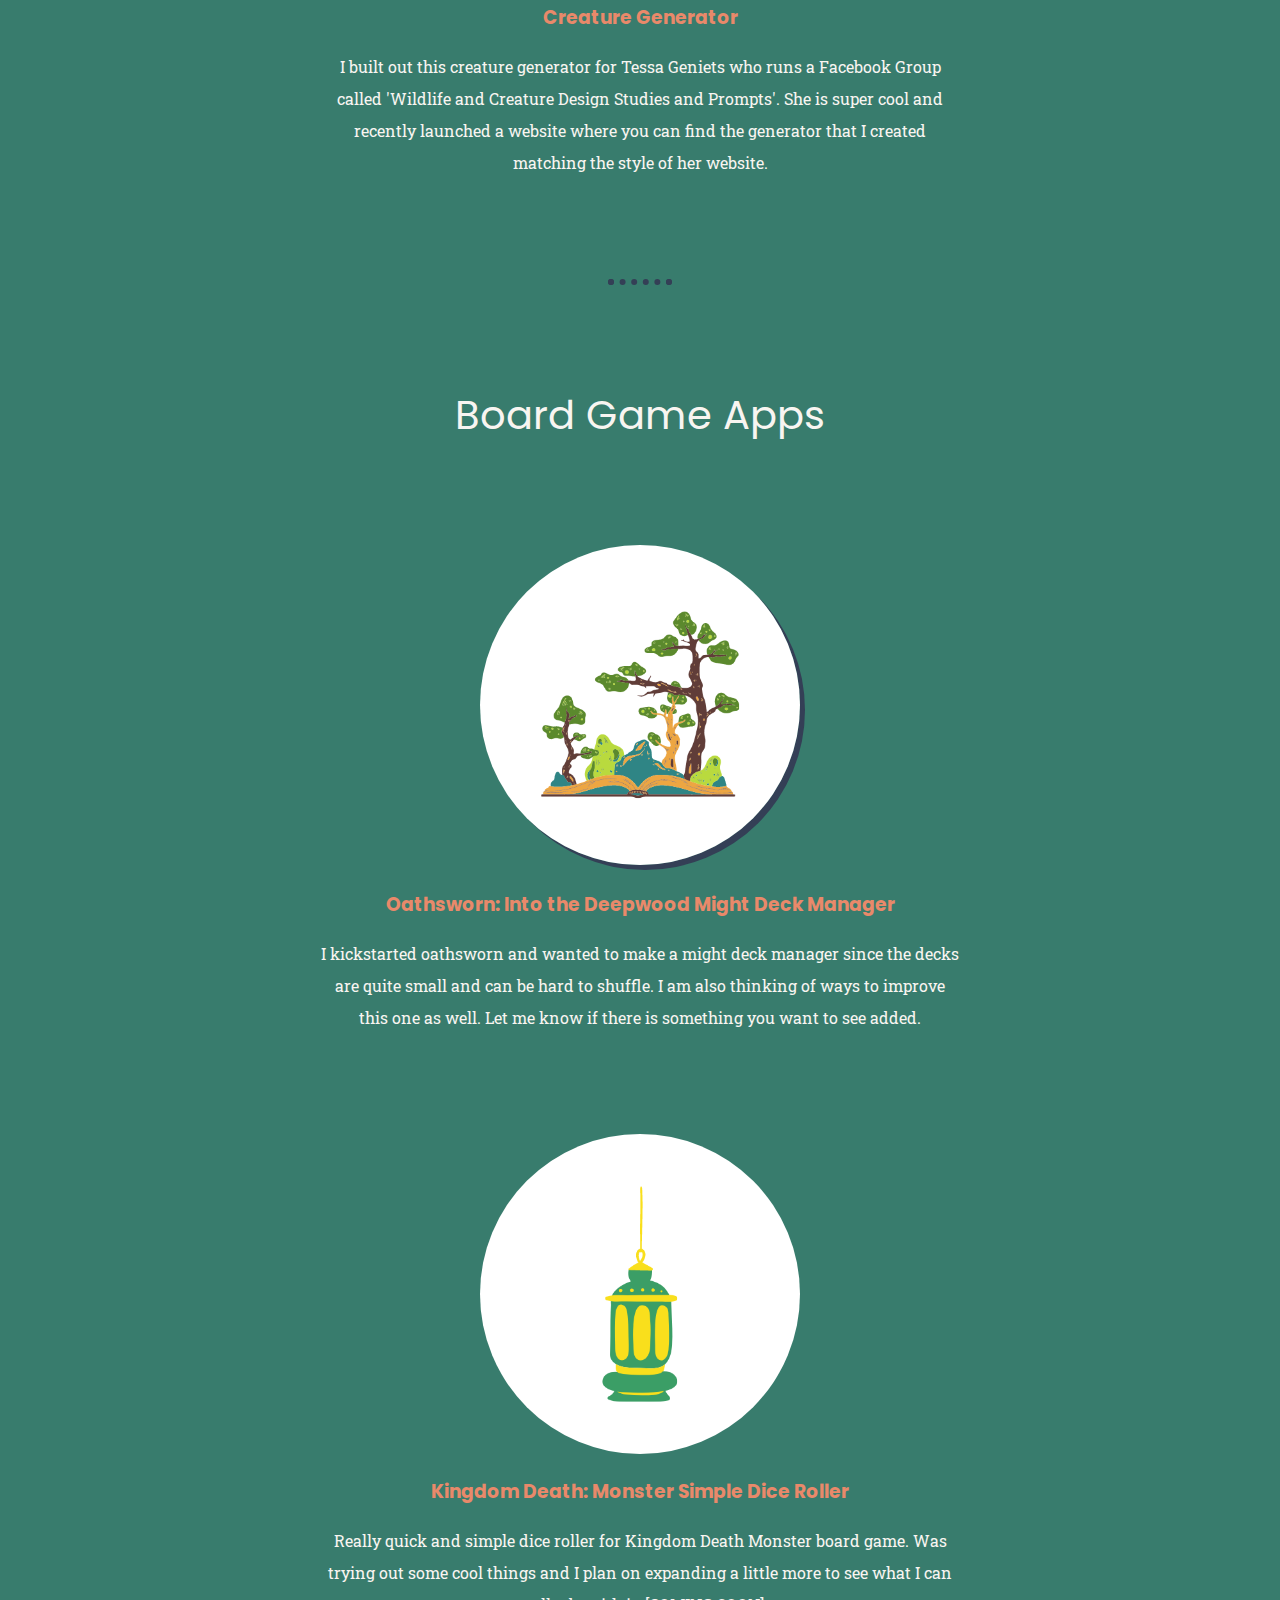
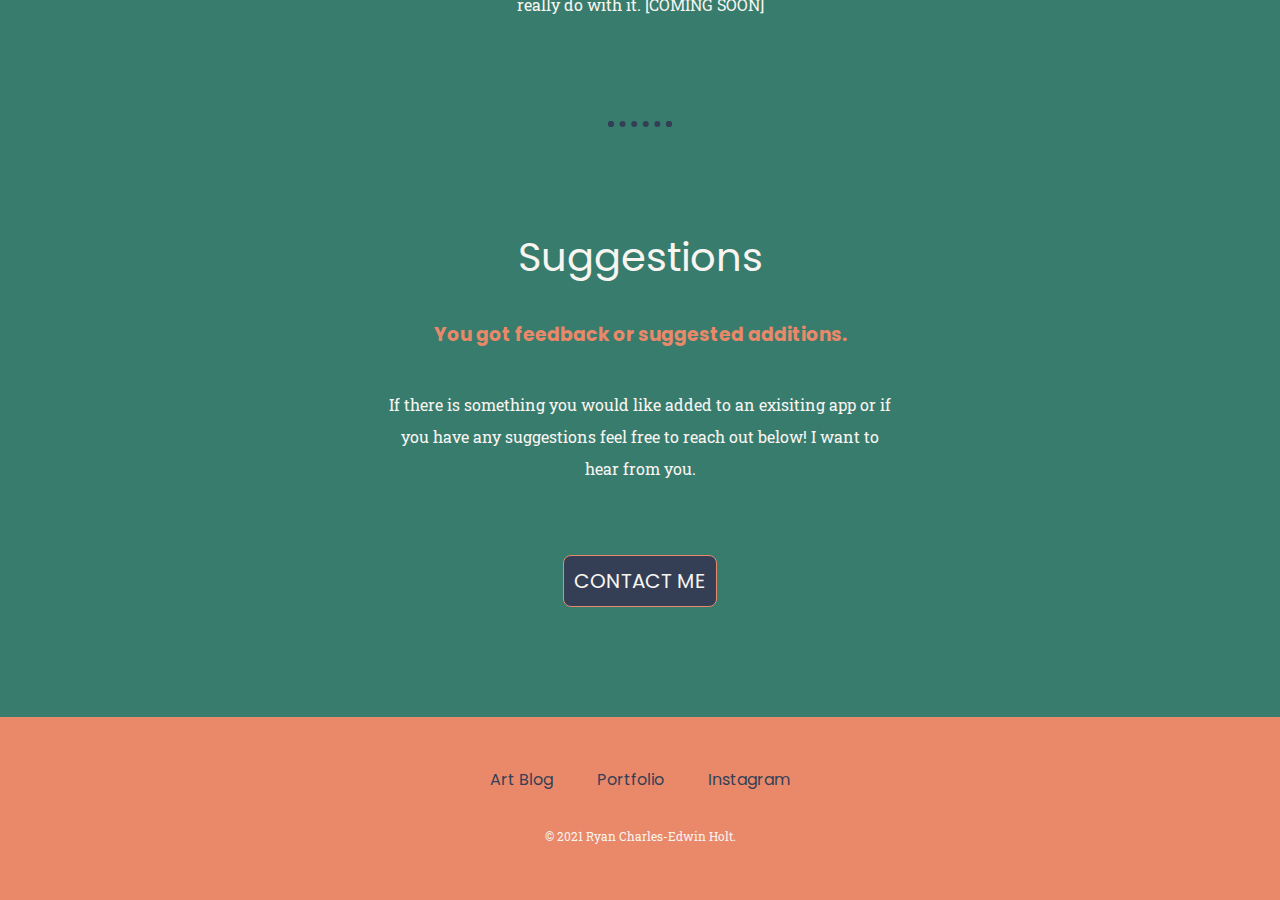
==== commit 0fe8ed89: "Trying some fixes for hidden space on right" ====
--- a/index.html
+++ b/index.html
@@ -56,7 +56,7 @@
       </div>
       <div class="skill-row">
         <img class="lantern-img" src="images/lantern_img.png" alt="image of the kingdom death monster app">
-        <h3>Kingdomdeath Monster Simple Dice Roller</h3>
+        <h3>Kingdom Death: Monster Simple Dice Roller</h3>
         <p>Really quick and simple dice roller for Kingdom Death Monster board game. Was trying out some cool things and I plan on expanding a little more to see what I can really do with it. [COMING SOON]</p>
       </div>
     </div>
--- a/css/styles.css
+++ b/css/styles.css
@@ -1,18 +1,12 @@
-html {
-  overflow-x: hidden;
-}
-
 body {
   background-color: #387c6d;
   margin: 0;
   text-align: center;
   font-family: 'Roboto Slab', serif;
   color: #f8f5f1;
-  overflow-x: hidden;
 }
 
 h1 {
-  margin: 50px auto 0 auto;
   font-family: 'Amita', cursive;
   font-size: 5.625rem;
   color: #f8f5f1;
@@ -23,7 +17,6 @@
   font-size: 2.5em; 
   color: #f8f5f1;
   font-weight: normal;
-  padding-bottom: 10px;
 }
 
 h3 {
@@ -43,8 +36,13 @@
 }
 
 .intro {
-  width: 30%;
+  width: 60%;
   margin: auto;
+}
+
+.pixel {
+  width: 60%;
+  height: 60%;
 }
 
 .contact-message {
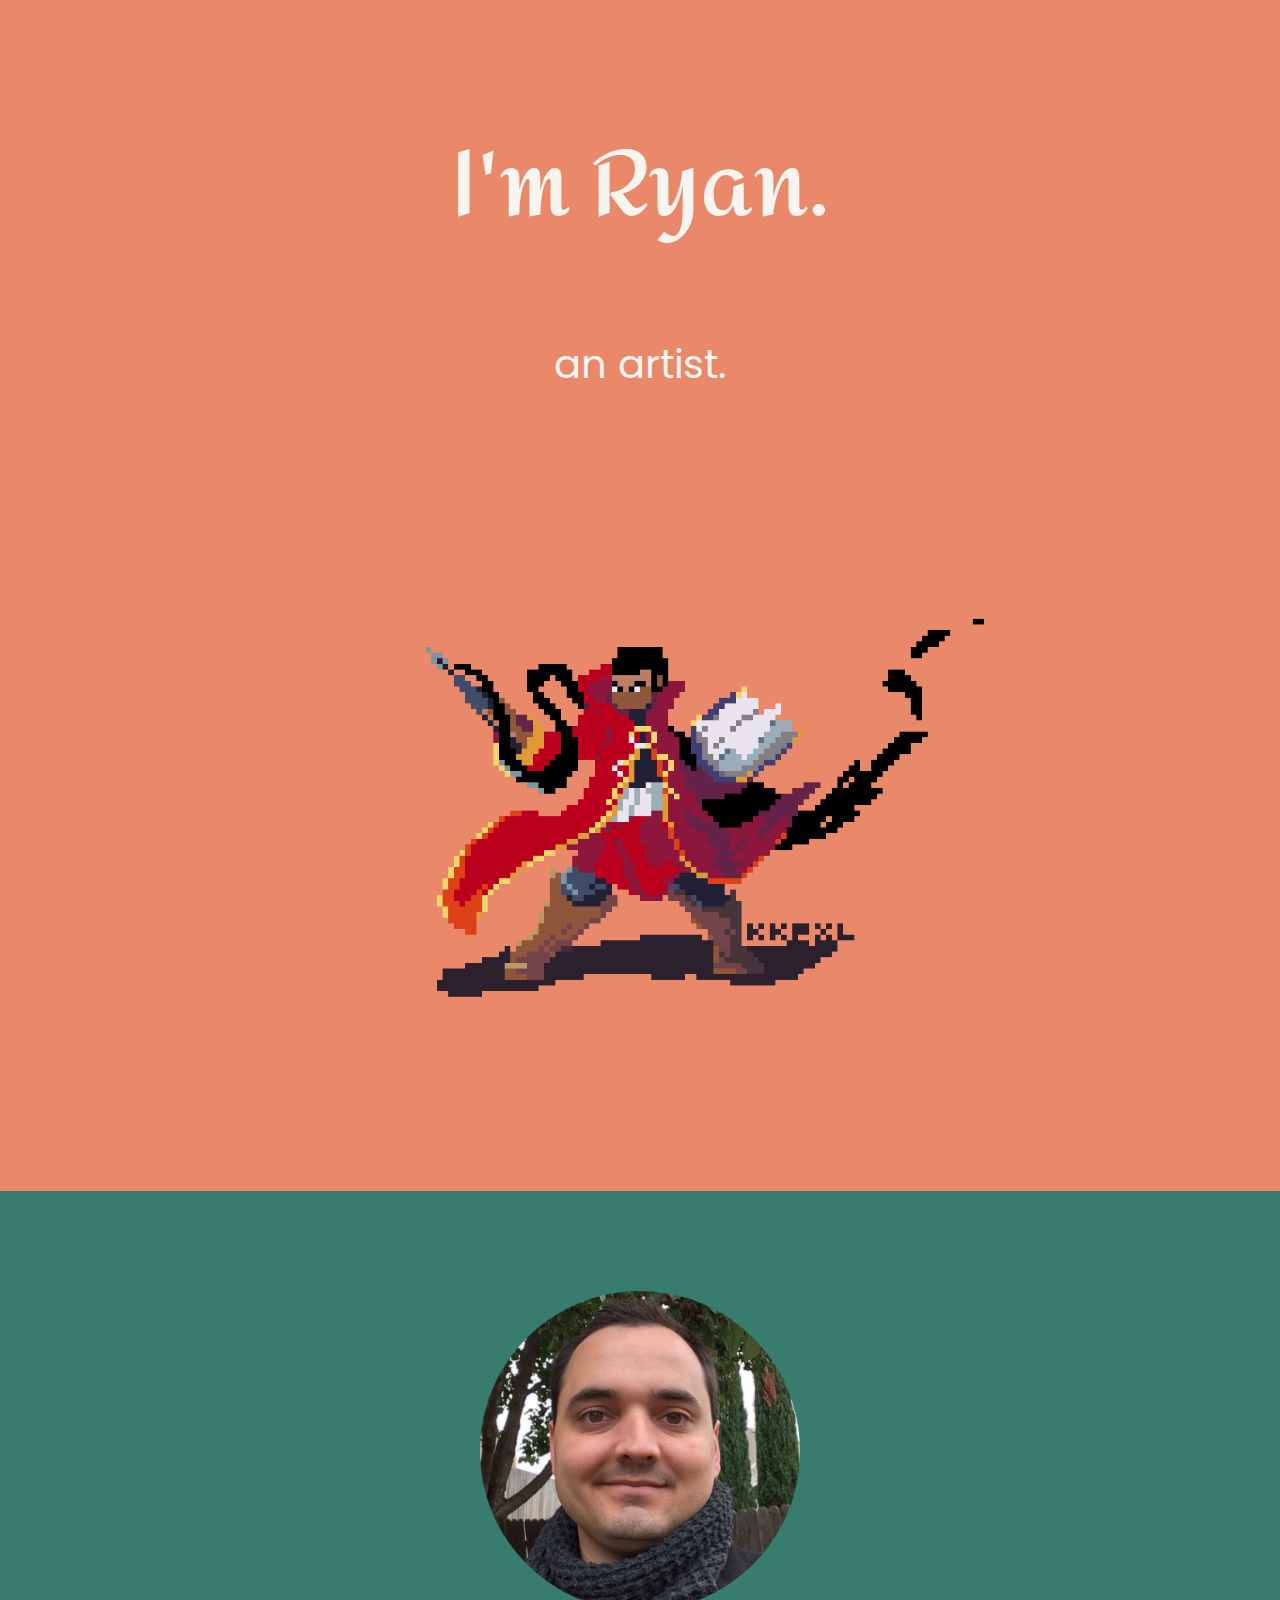
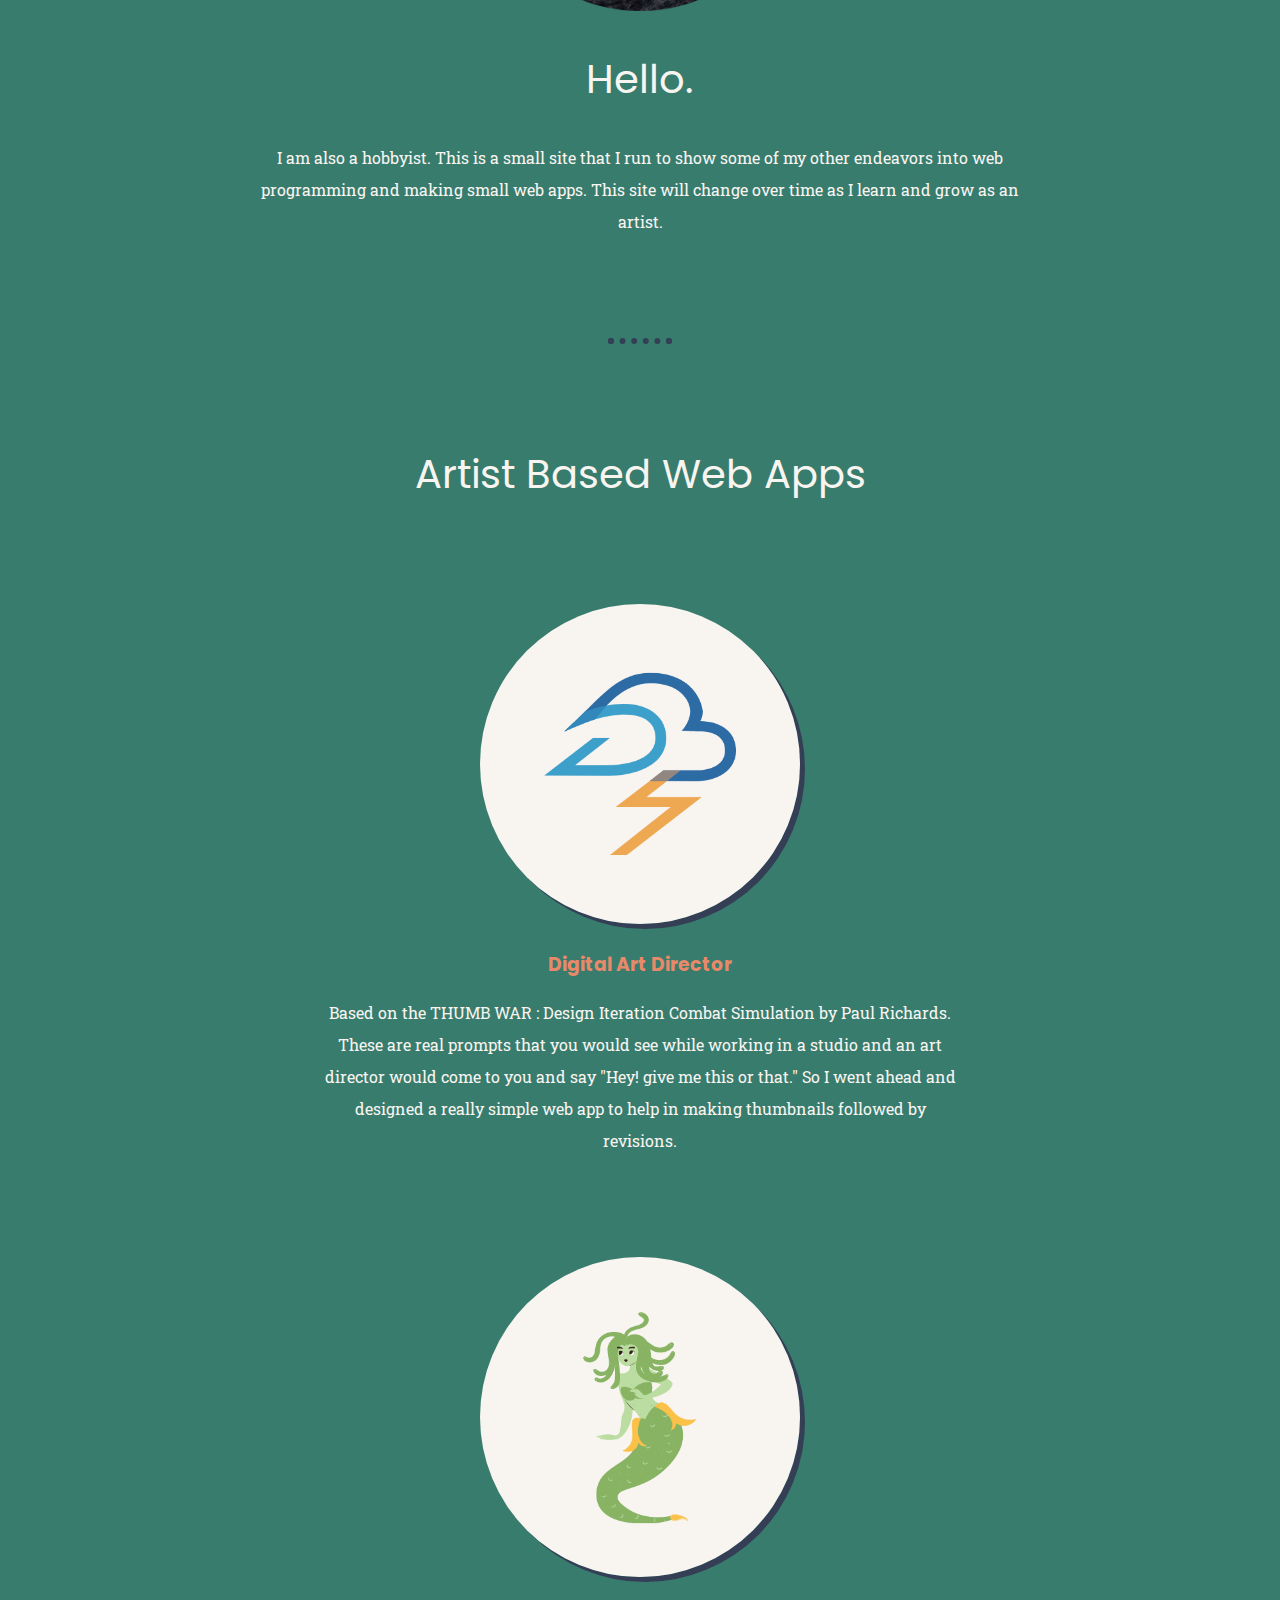
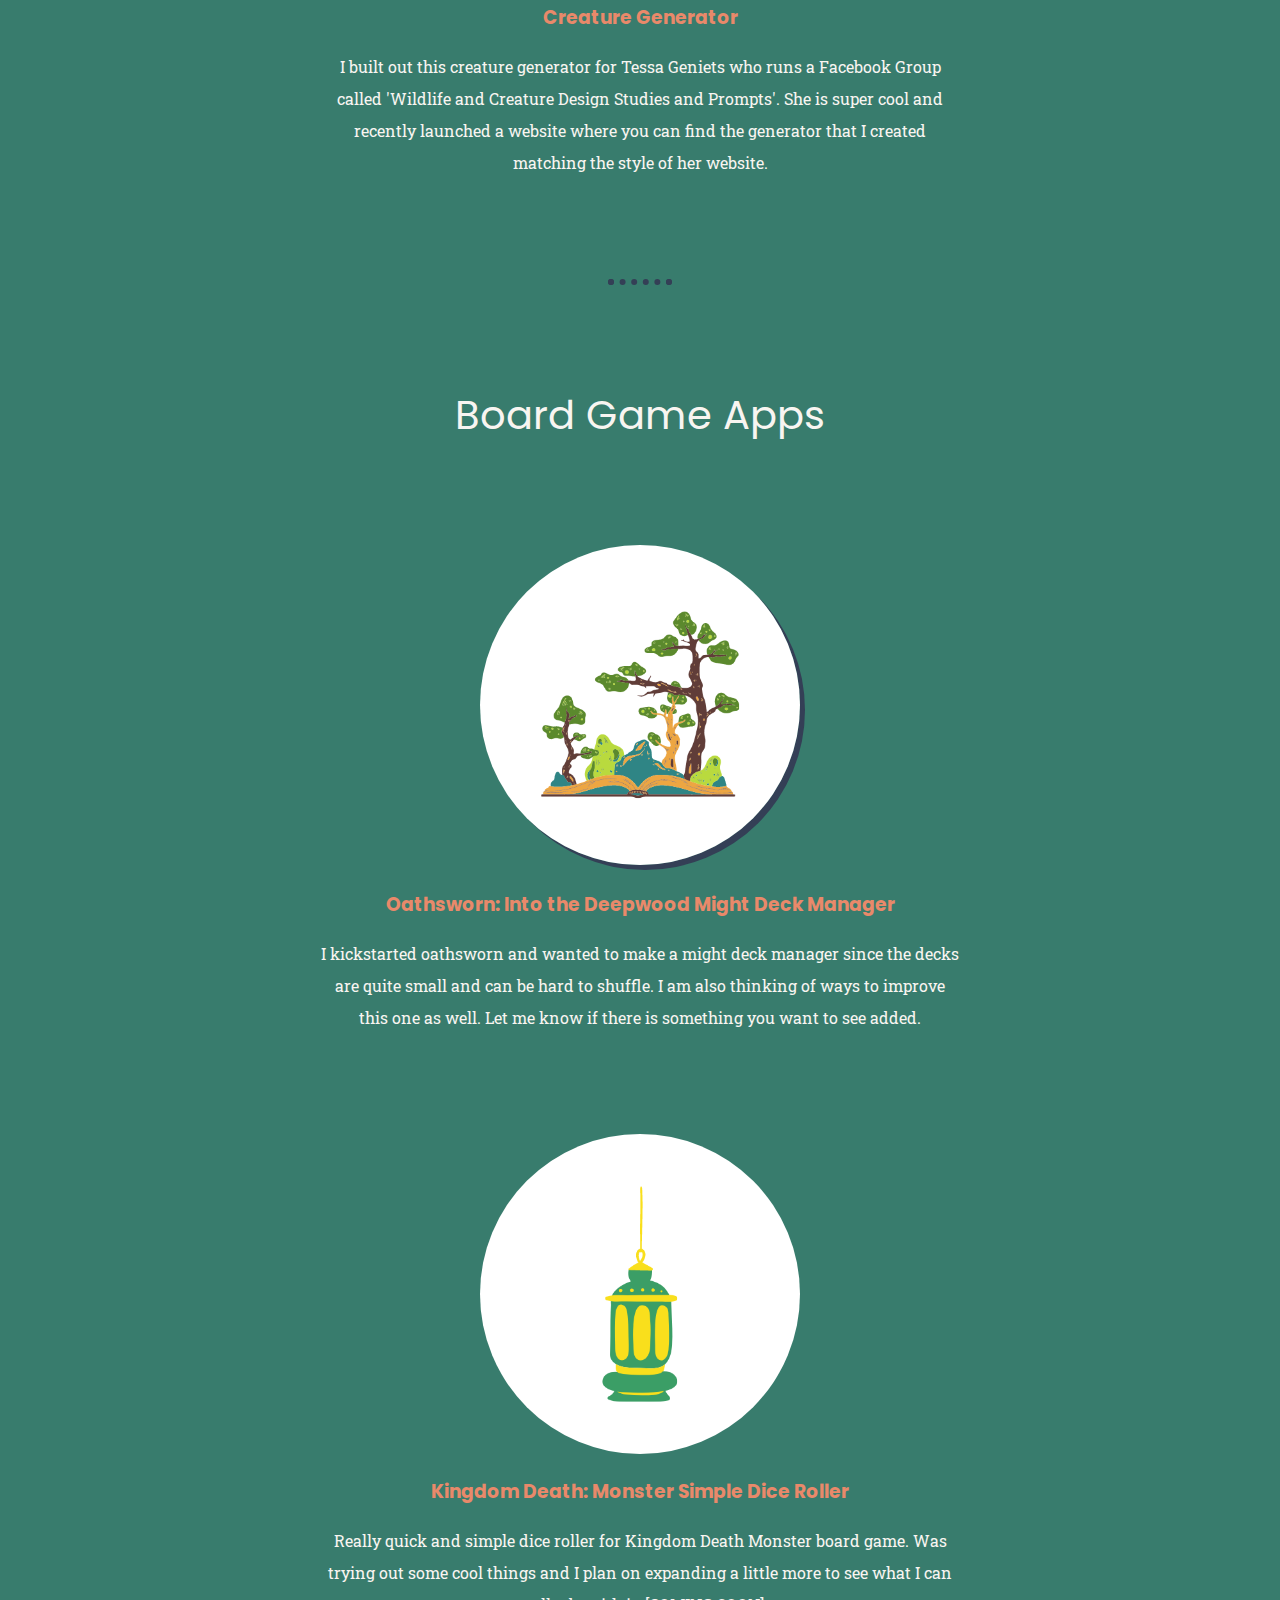
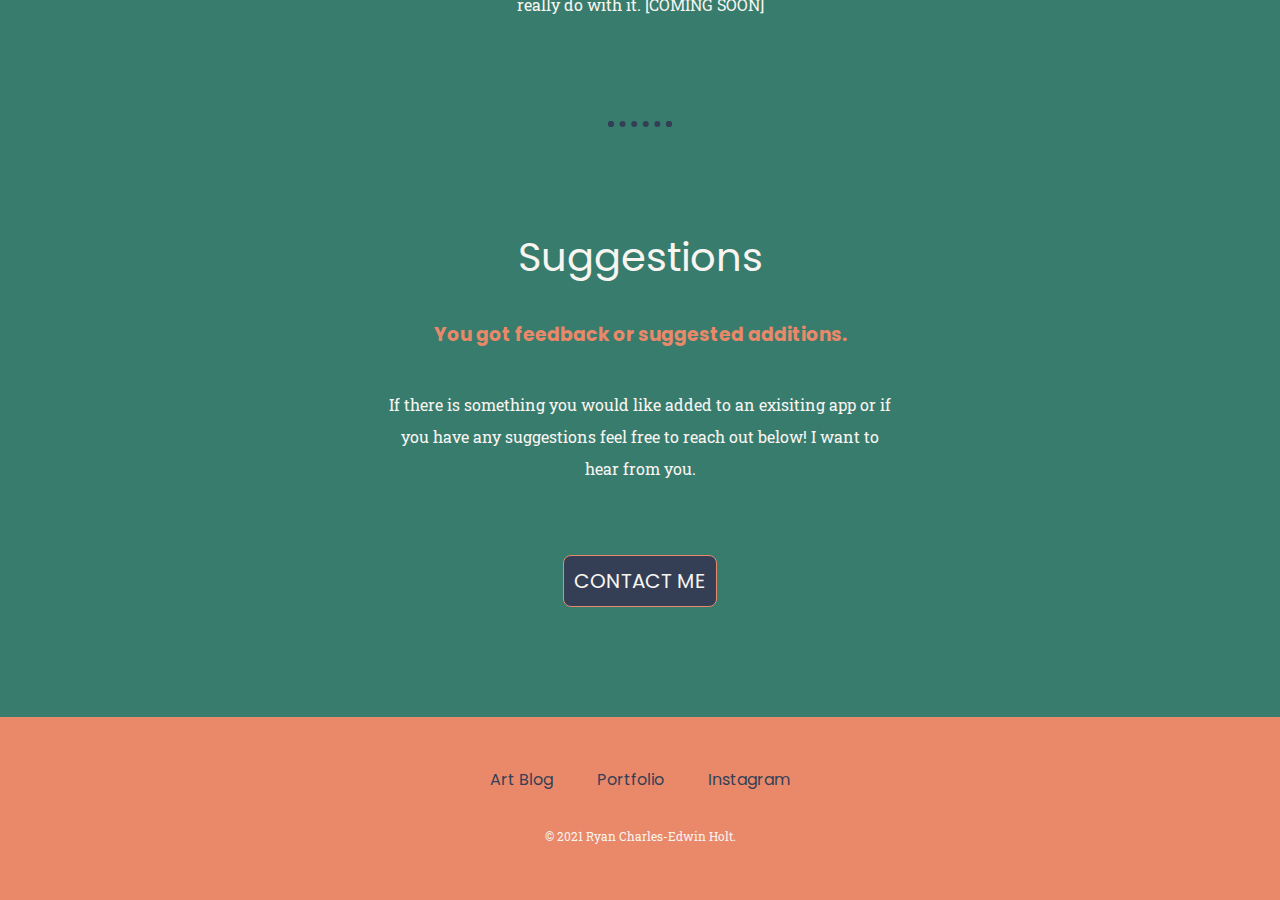
==== commit a796adbd: "Fix spelling mistake" ====
--- a/index.html
+++ b/index.html
@@ -8,7 +8,7 @@
   <link rel="icon" href="favicon.ico">
   <link rel="preconnect" href="https://fonts.gstatic.com"> 
   <link href="https://fonts.googleapis.com/css2?family=Amita&family=Poppins&family=Roboto+Slab&display=swap" rel="stylesheet">
-  <title>Artist Protal</title>
+  <title>Artist Portal</title>
 </head>
 
 <body>
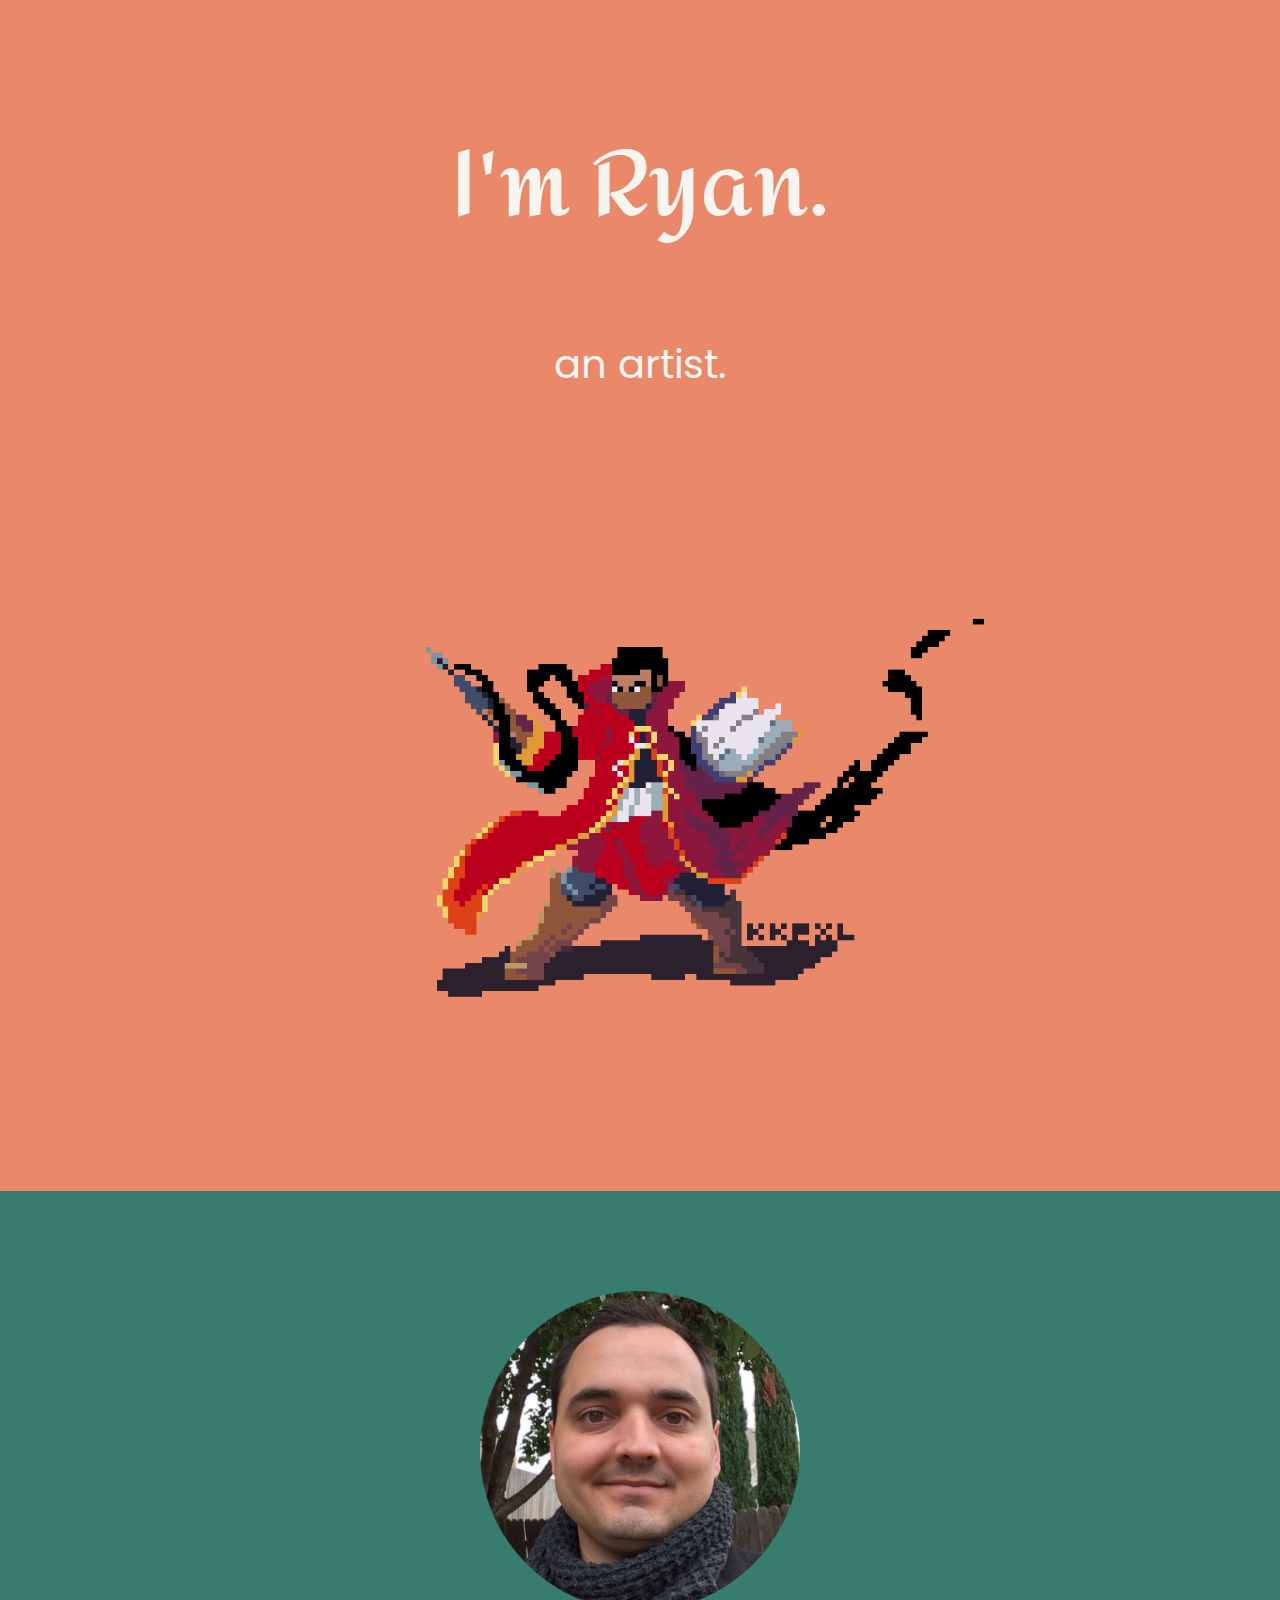
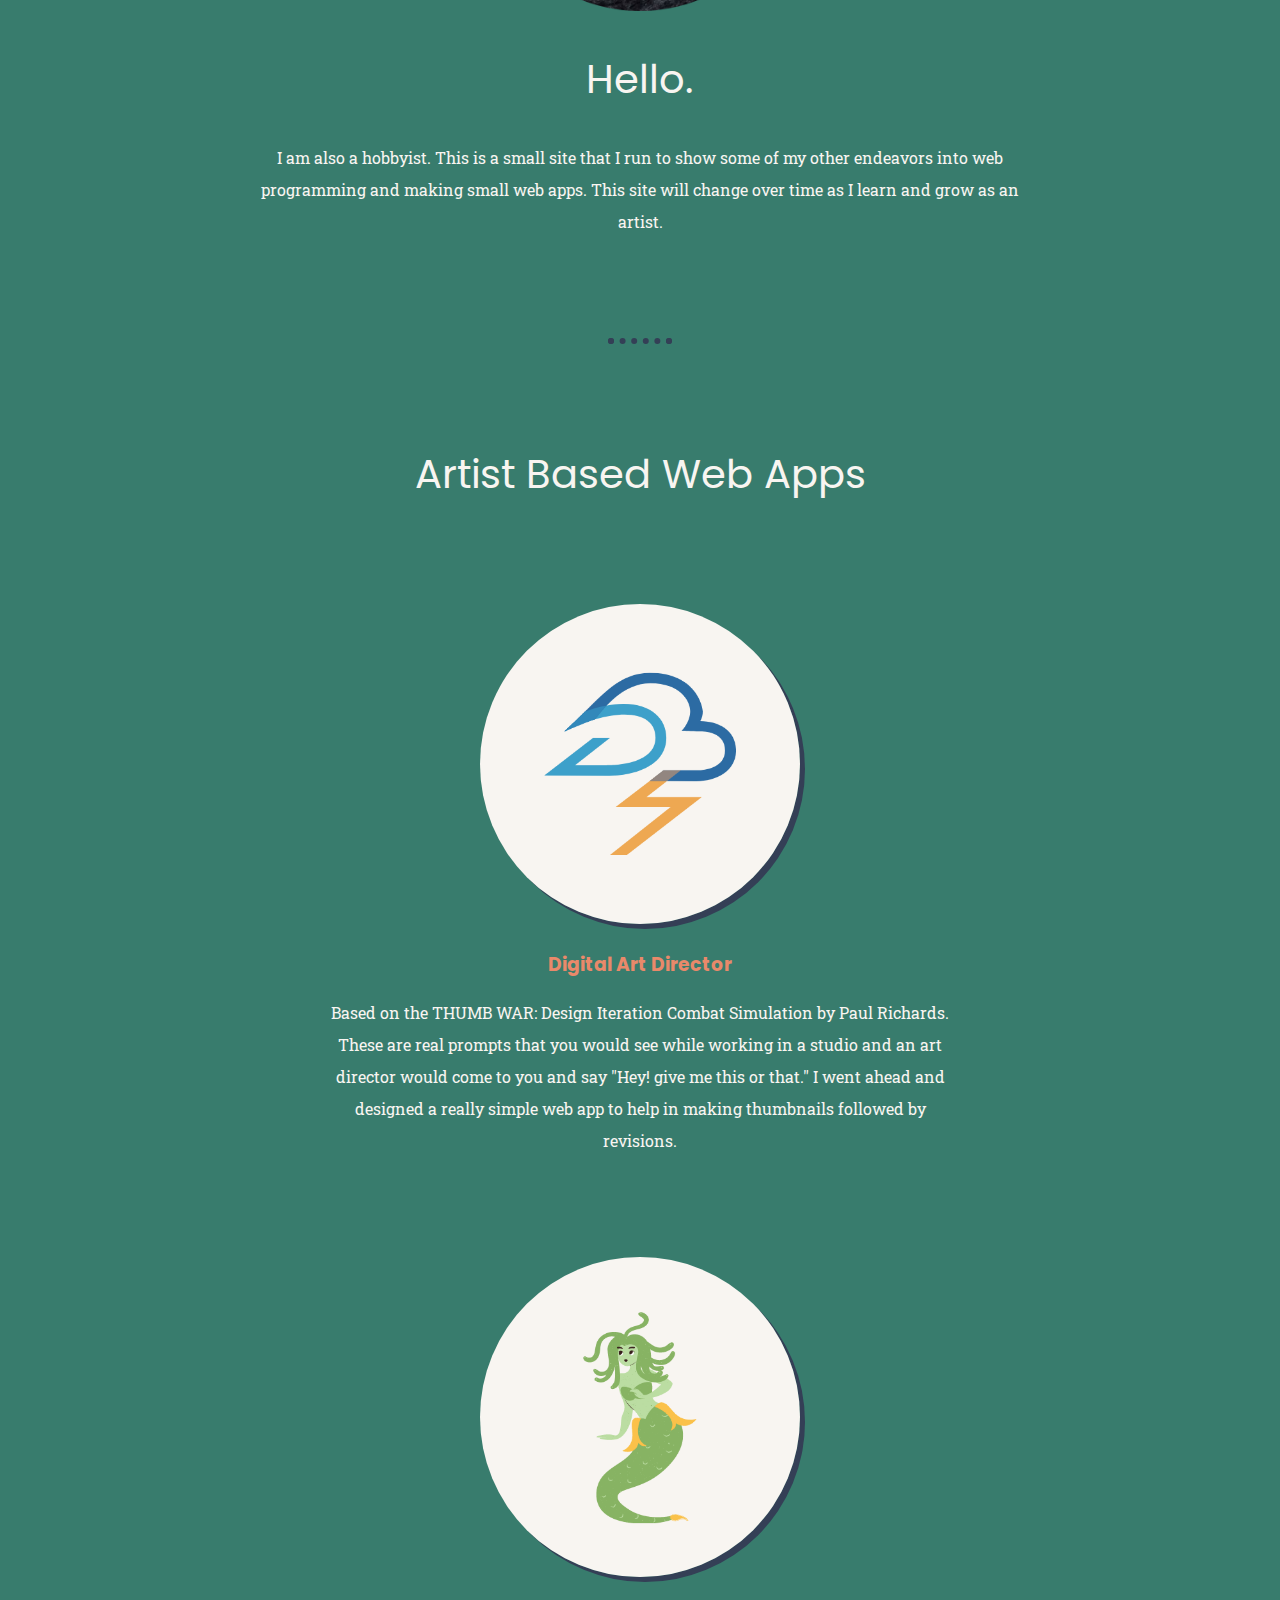
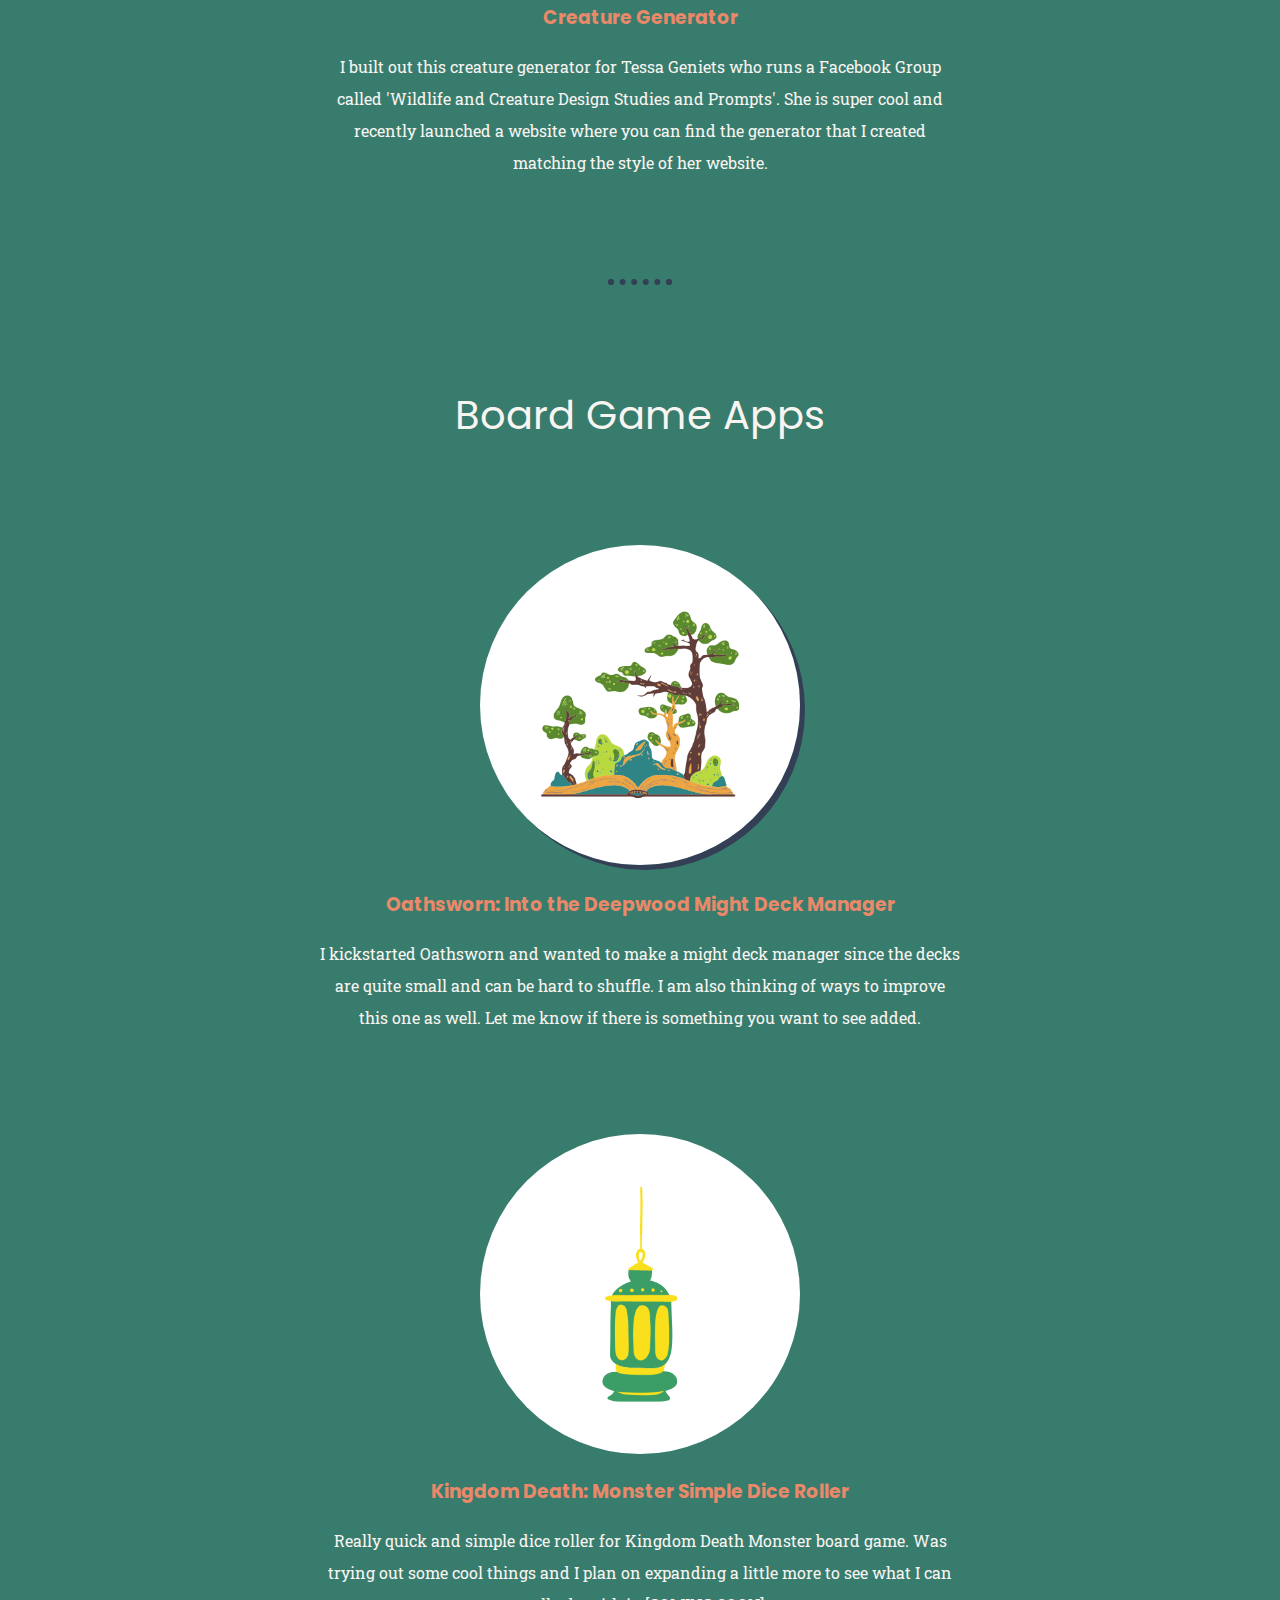
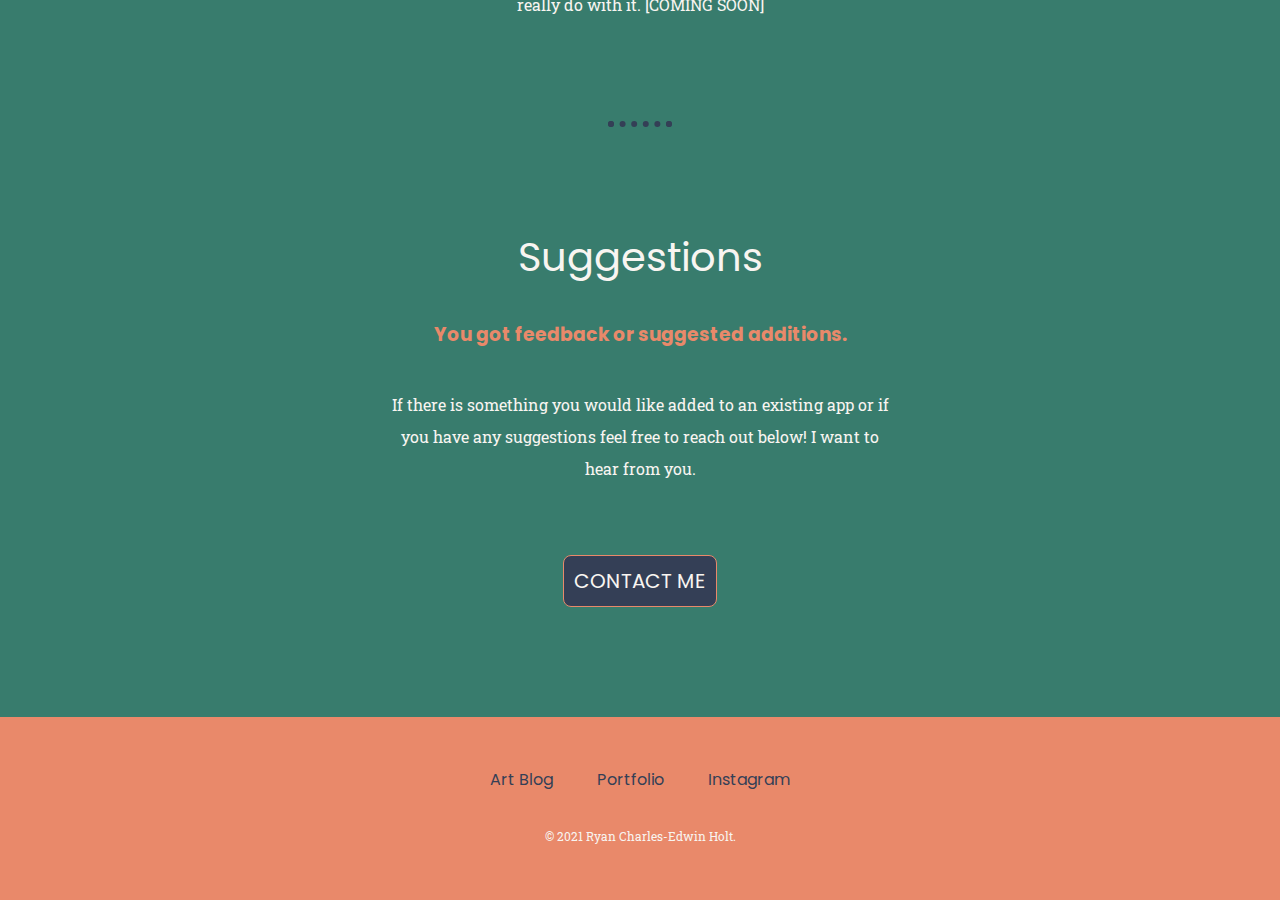
==== commit ca7a8e22: "grammer / spelling corrections" ====
--- a/index.html
+++ b/index.html
@@ -33,7 +33,7 @@
         <img class="director-img" src="images/art_director.png" alt="image of the art director web app">
         </a>
         <h3>Digital Art Director</h3>
-        <p>Based on the THUMB WAR : Design Iteration Combat Simulation by Paul Richards. These are real prompts that you would see while working in a studio and an art director would come to you and say "Hey! give me this or that." So I went ahead and designed a really simple web app to help in making thumbnails followed by revisions.</p>
+        <p>Based on the THUMB WAR: Design Iteration Combat Simulation by Paul Richards. These are real prompts that you would see while working in a studio and an art director would come to you and say "Hey! give me this or that." I went ahead and designed a really simple web app to help in making thumbnails followed by revisions.</p>
       </div>
       <div class="skill-row">
         <a href="https://www.lifetolegend.com/creature-designer/">
@@ -52,7 +52,7 @@
         <img class="oathsworn-img" src="images/oath-img.png" alt="image of the oathsworn might deck">
         </a>
         <h3>Oathsworn: Into the Deepwood Might Deck Manager</h3>
-        <p>I kickstarted oathsworn and wanted to make a might deck manager since the decks are quite small and can be hard to shuffle. I am also thinking of ways to improve this one as well. Let me know if there is something you want to see added.</p>
+        <p>I kickstarted Oathsworn and wanted to make a might deck manager since the decks are quite small and can be hard to shuffle. I am also thinking of ways to improve this one as well. Let me know if there is something you want to see added.</p>
       </div>
       <div class="skill-row">
         <img class="lantern-img" src="images/lantern_img.png" alt="image of the kingdom death monster app">
@@ -65,7 +65,7 @@
     <div class="Suggestions">
       <h2>Suggestions</h2>
       <h3>You got feedback or suggested additions.</h3>
-        <p class="contact-message">If there is something you would like added to an exisiting app or if you have any suggestions feel free to reach out below! I want to hear from you.</p>
+        <p class="contact-message">If there is something you would like added to an existing app or if you have any suggestions feel free to reach out below! I want to hear from you.</p>
         <a class="btn" href="https://forms.gle/7JCUopHXbv35h4ZEA">CONTACT ME</a>
     </div>
   </div>
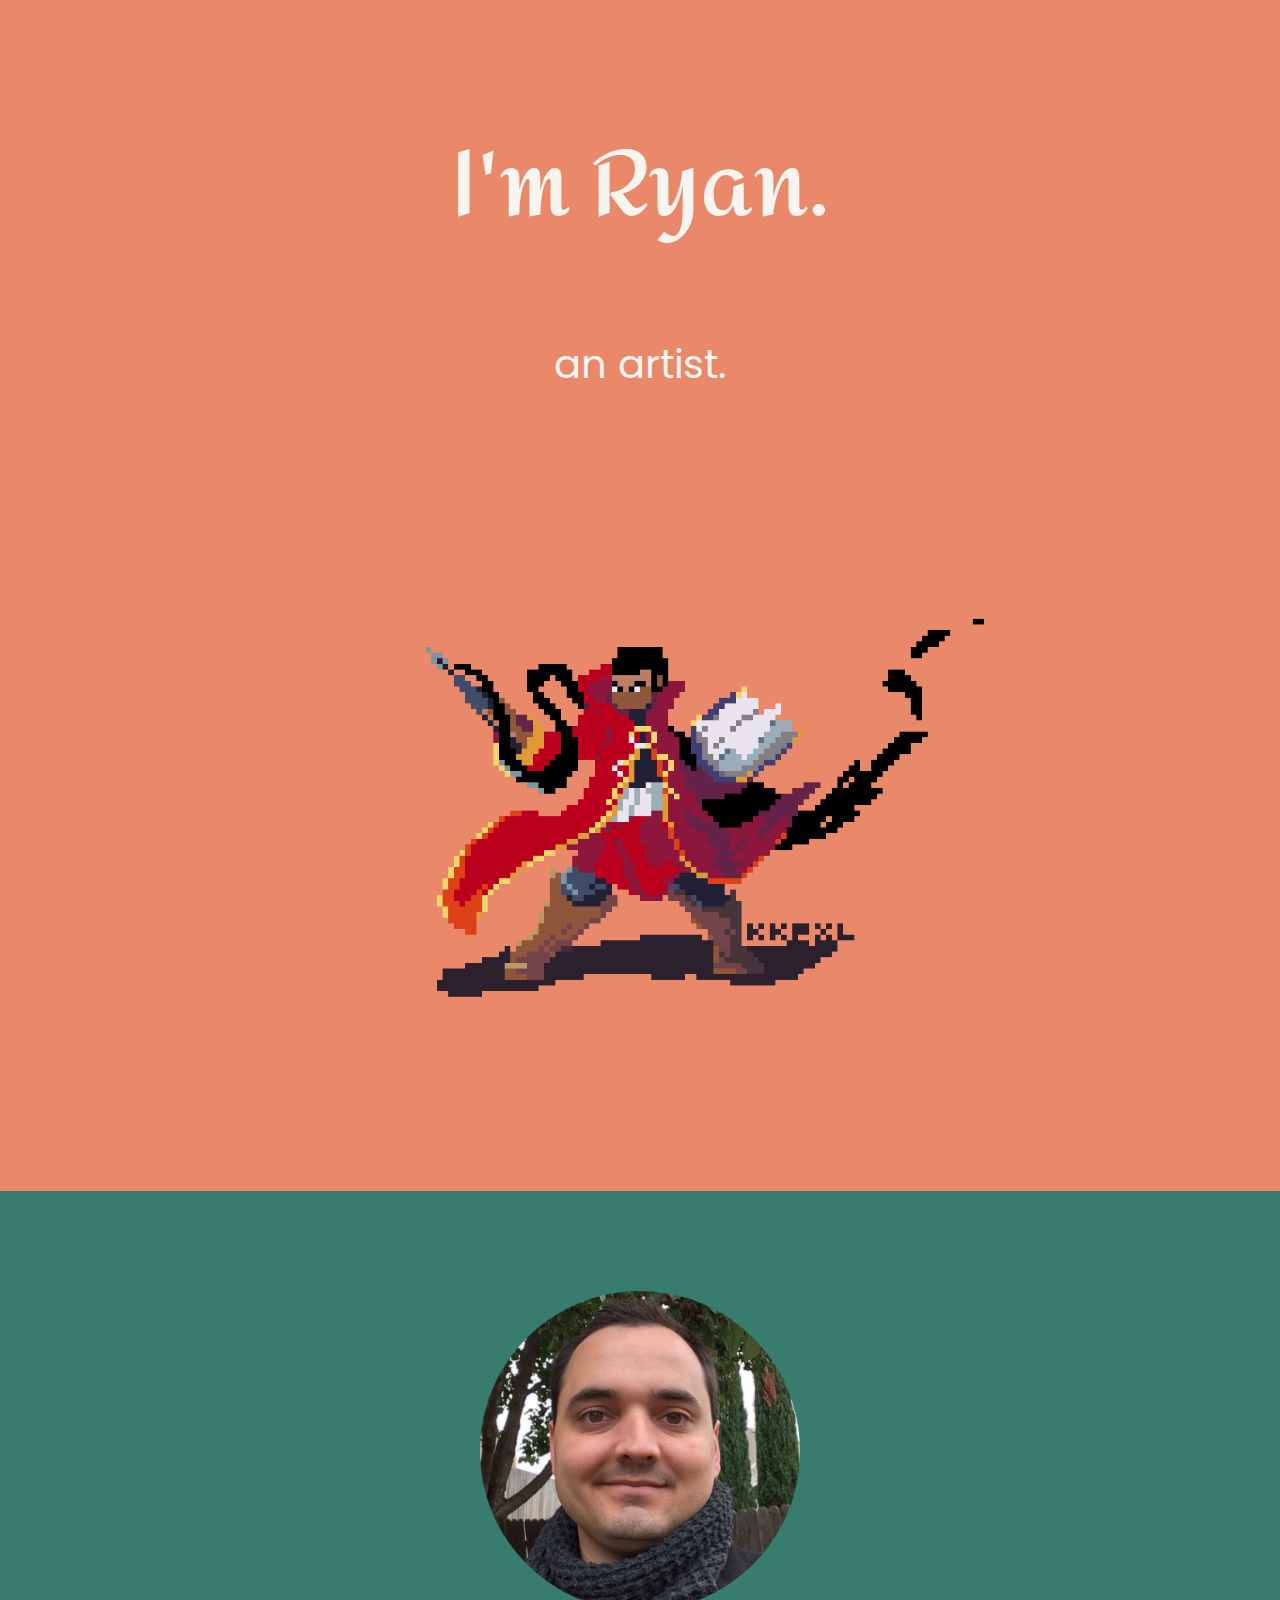
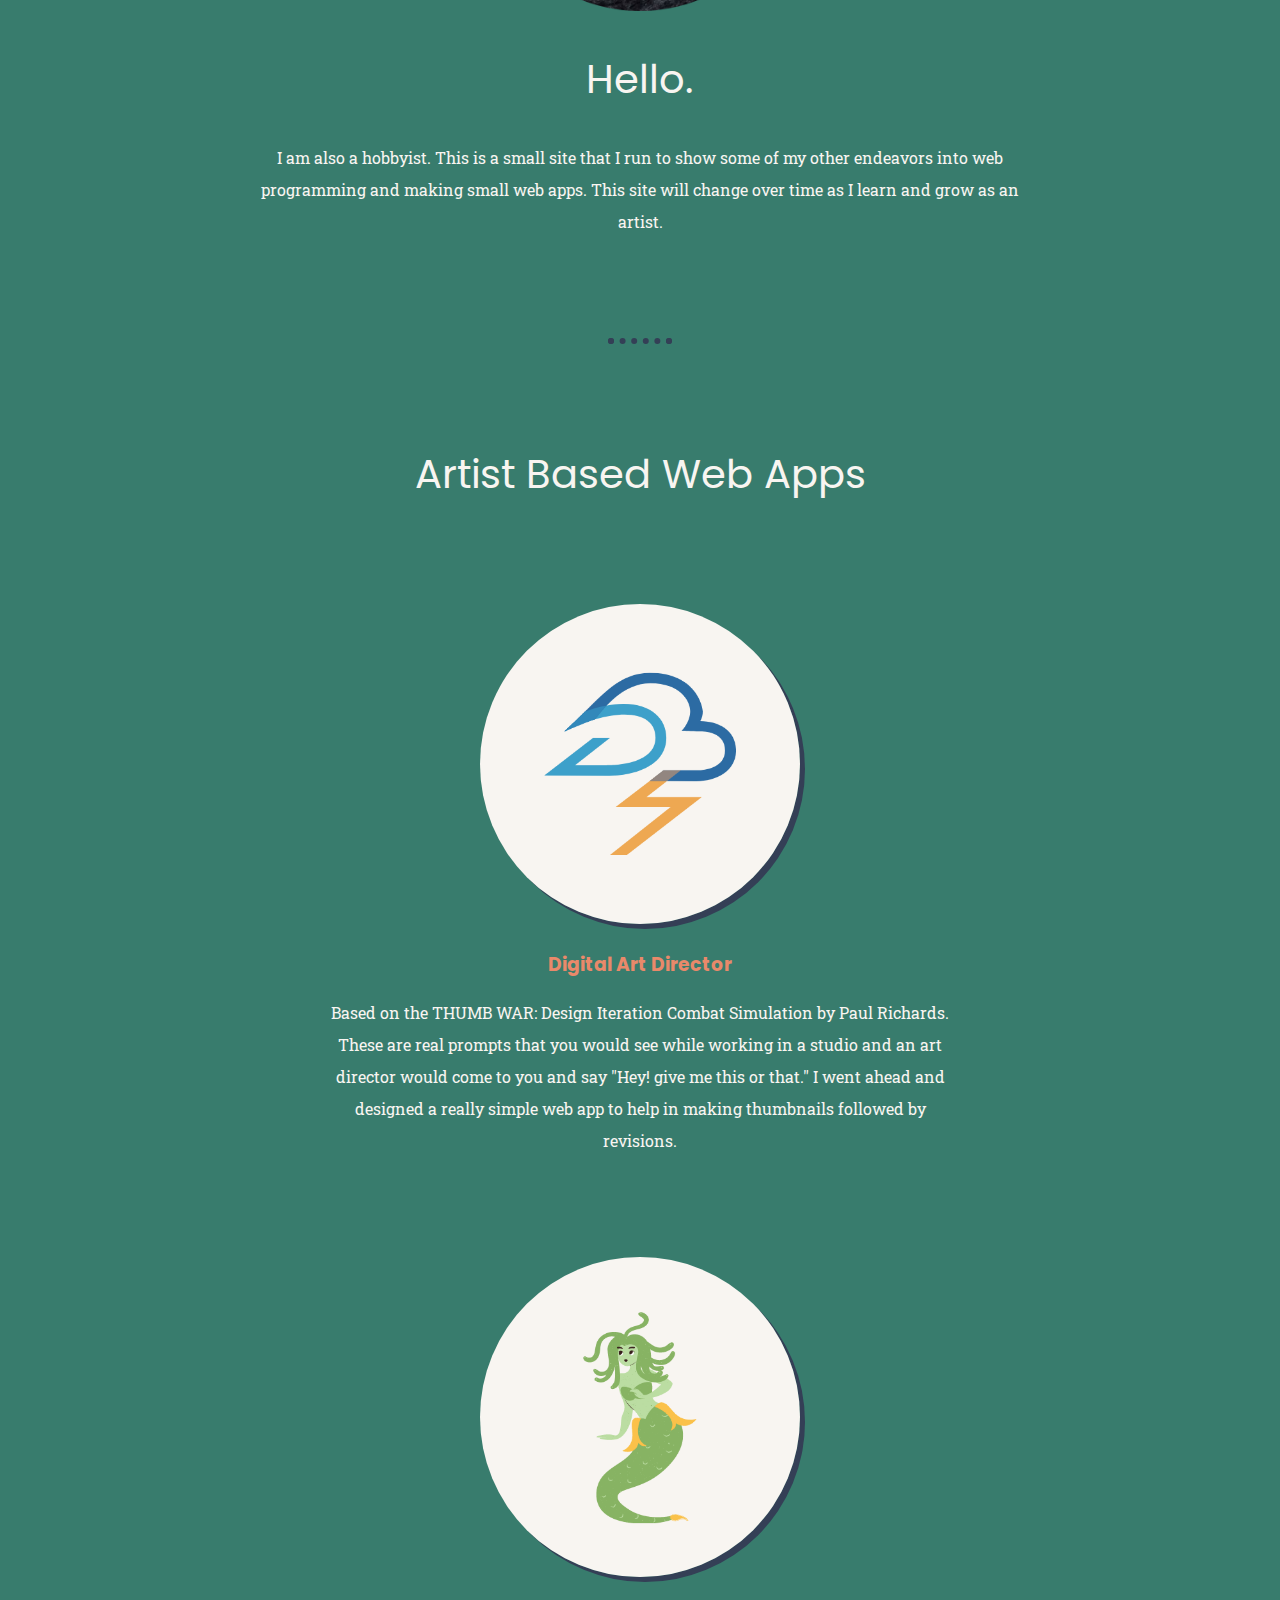
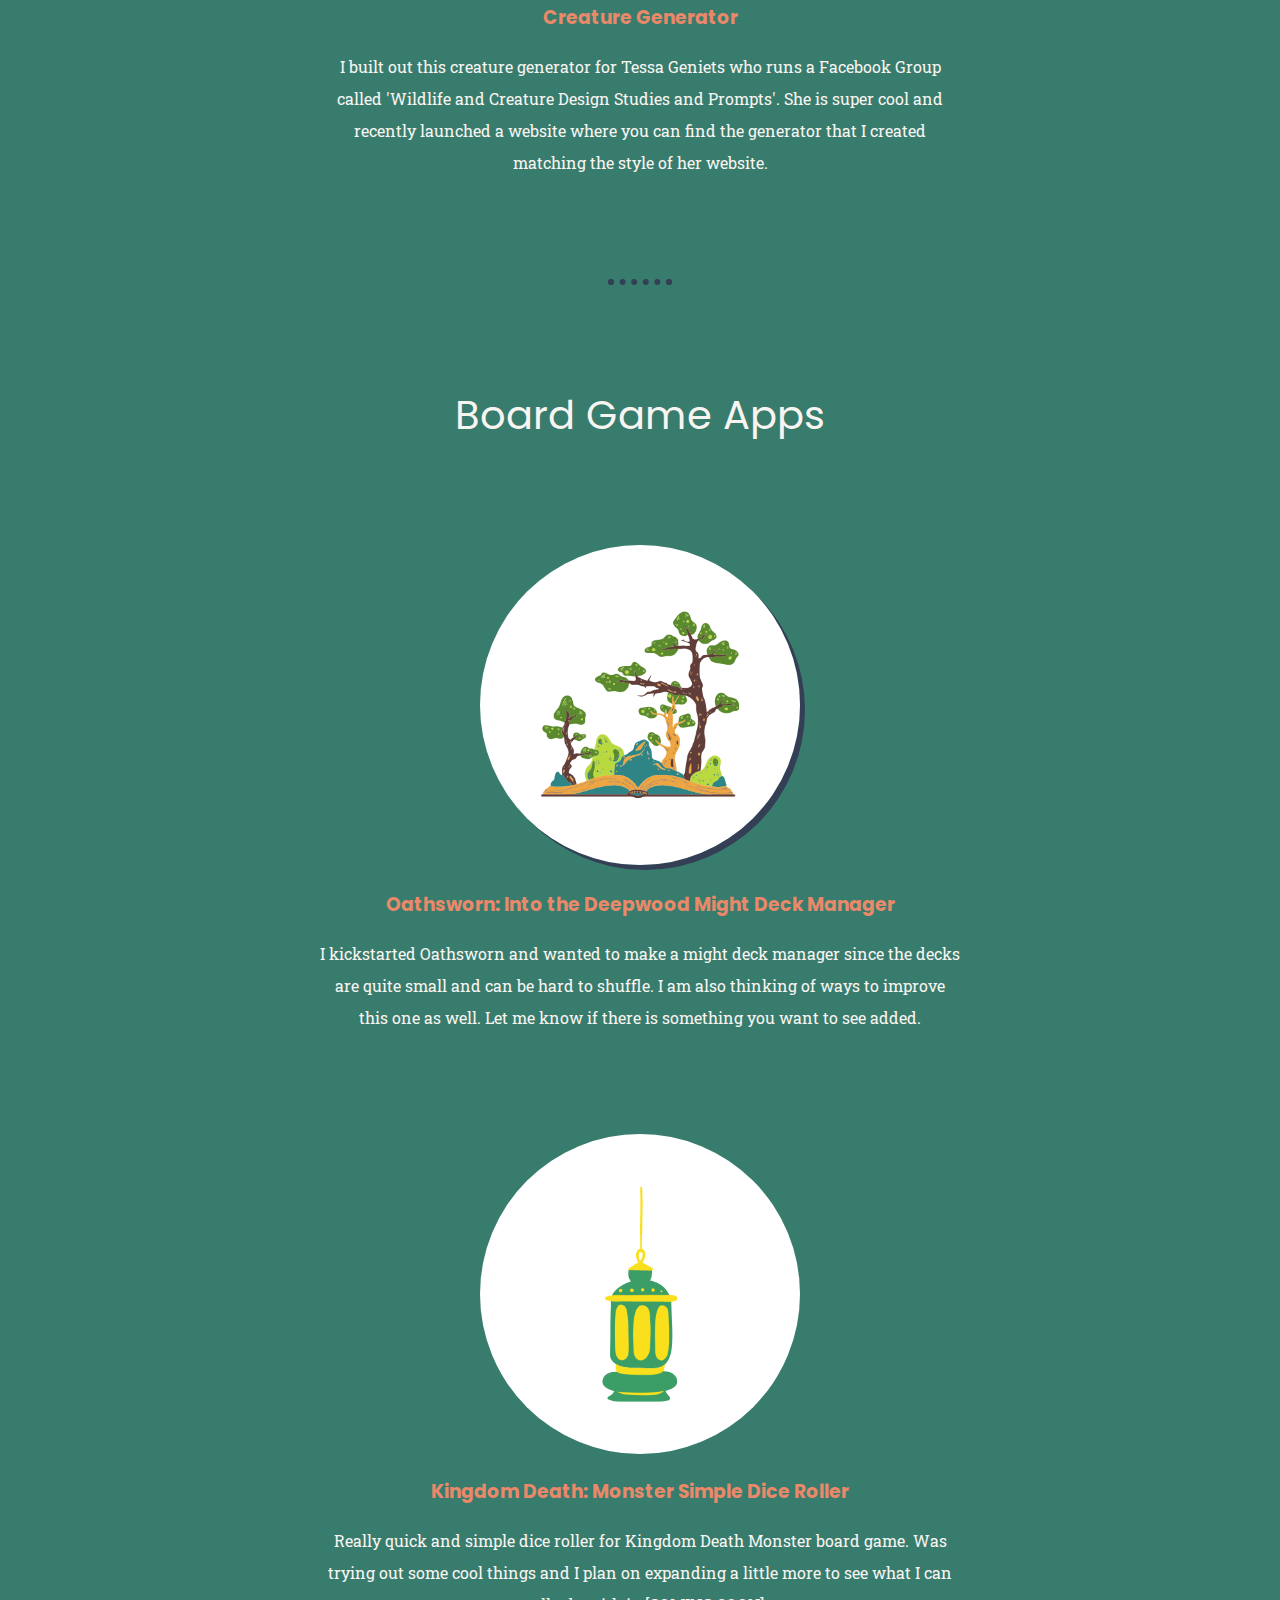
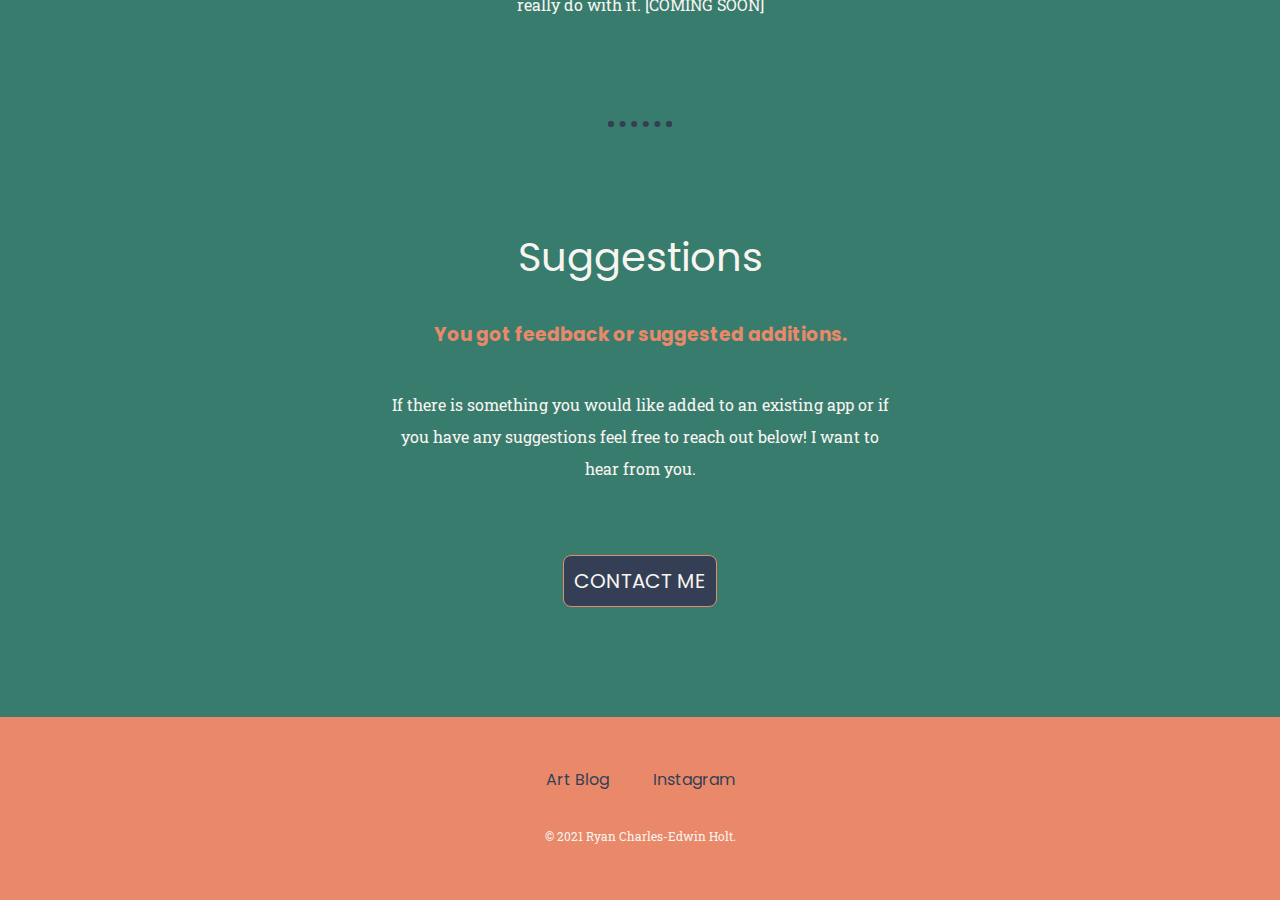
==== commit 116053d6: "remove dead link" ====
--- a/index.html
+++ b/index.html
@@ -36,7 +36,7 @@
         <p>Based on the THUMB WAR: Design Iteration Combat Simulation by Paul Richards. These are real prompts that you would see while working in a studio and an art director would come to you and say "Hey! give me this or that." I went ahead and designed a really simple web app to help in making thumbnails followed by revisions.</p>
       </div>
       <div class="skill-row">
-        <a href="https://www.lifetolegend.com/creature-designer/">
+        <a href="https://www.lifetolegend.com/creature-prompt-generator/">
         <img class="creature-img" src="images/creature-design.png" alt="image of creature generator">
         </a>
         <h3>Creature Generator</h3>
@@ -74,7 +74,6 @@
   <div class="bottom-container">
     
     <a class="footer-link" href="https://www.artstation.com/mileagematters/blog">Art Blog</a>
-    <a class="footer-link" href="https://www.mileagematters.org/">Portfolio</a>
     <a class="footer-link" href="https://www.instagram.com/mileagematters/">Instagram</a>
     <p class="copyright">© 2021 Ryan Charles-Edwin Holt.</p>
   </div>
